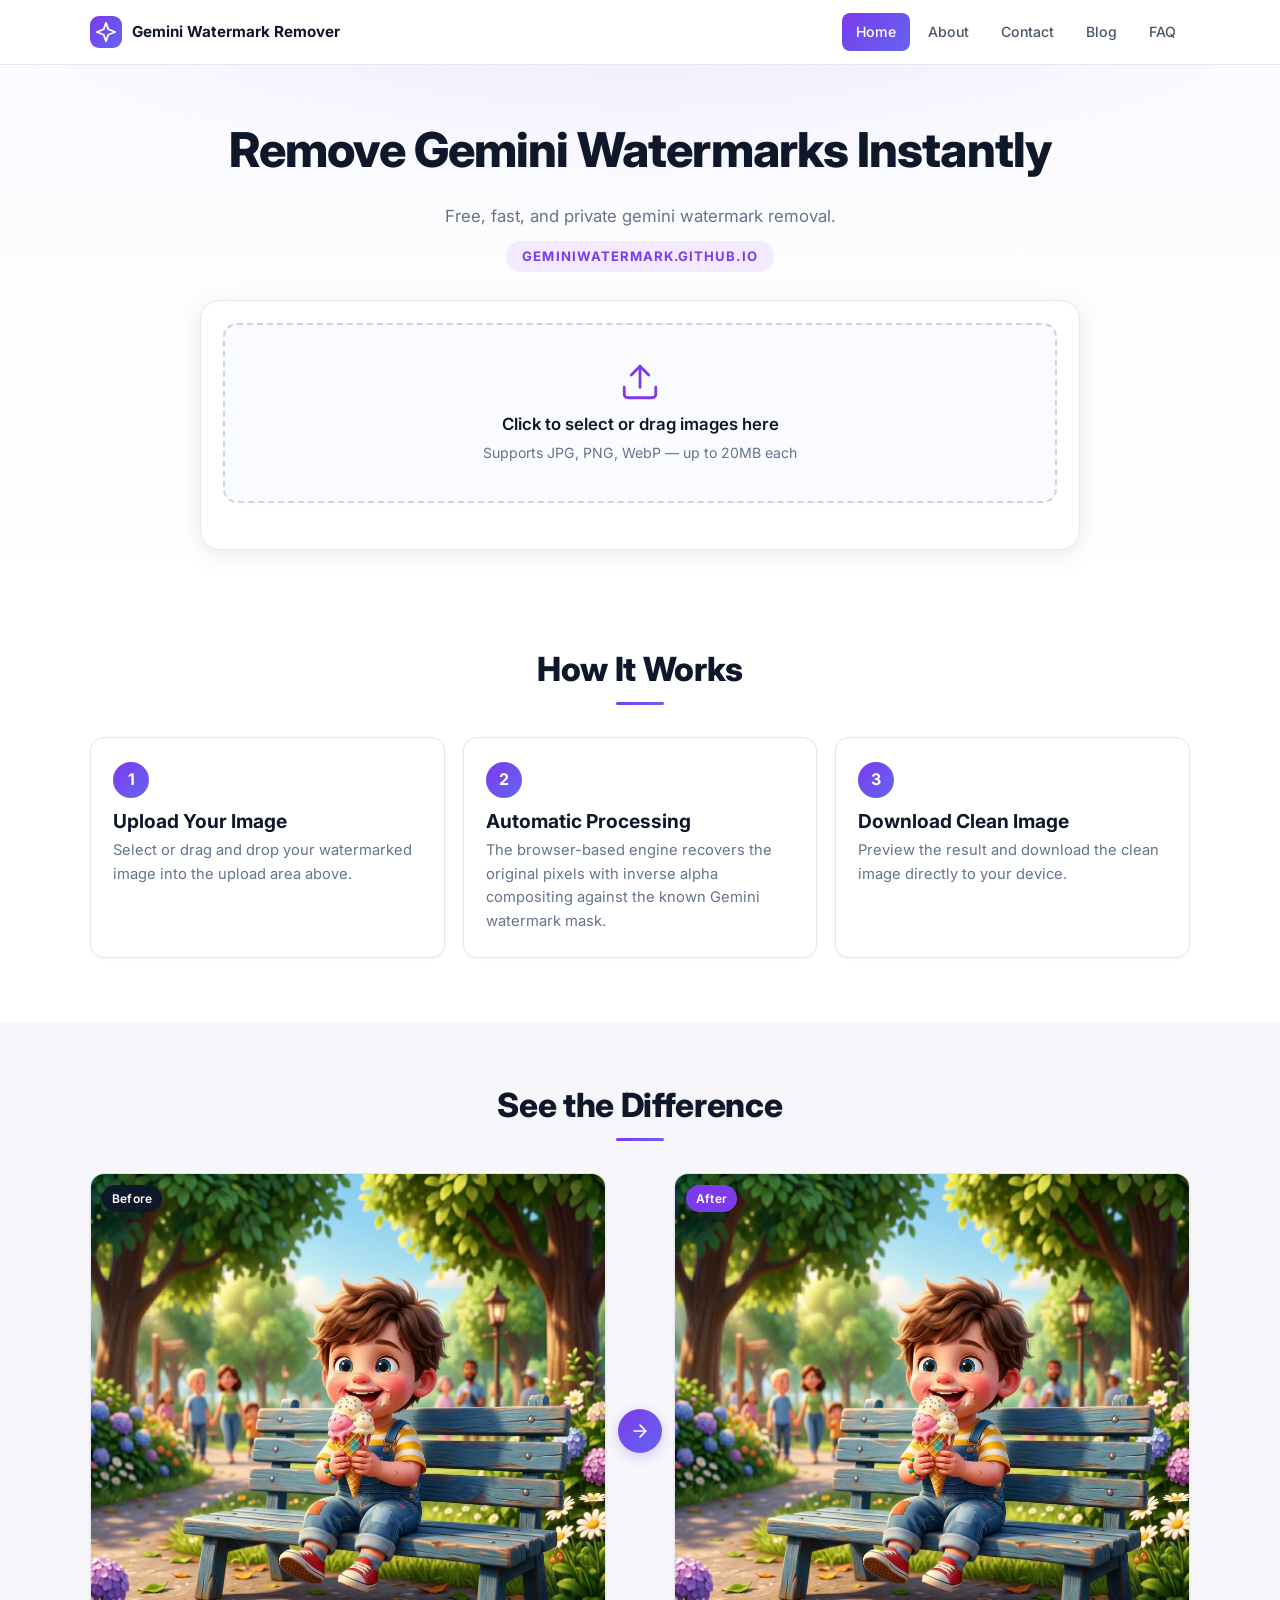
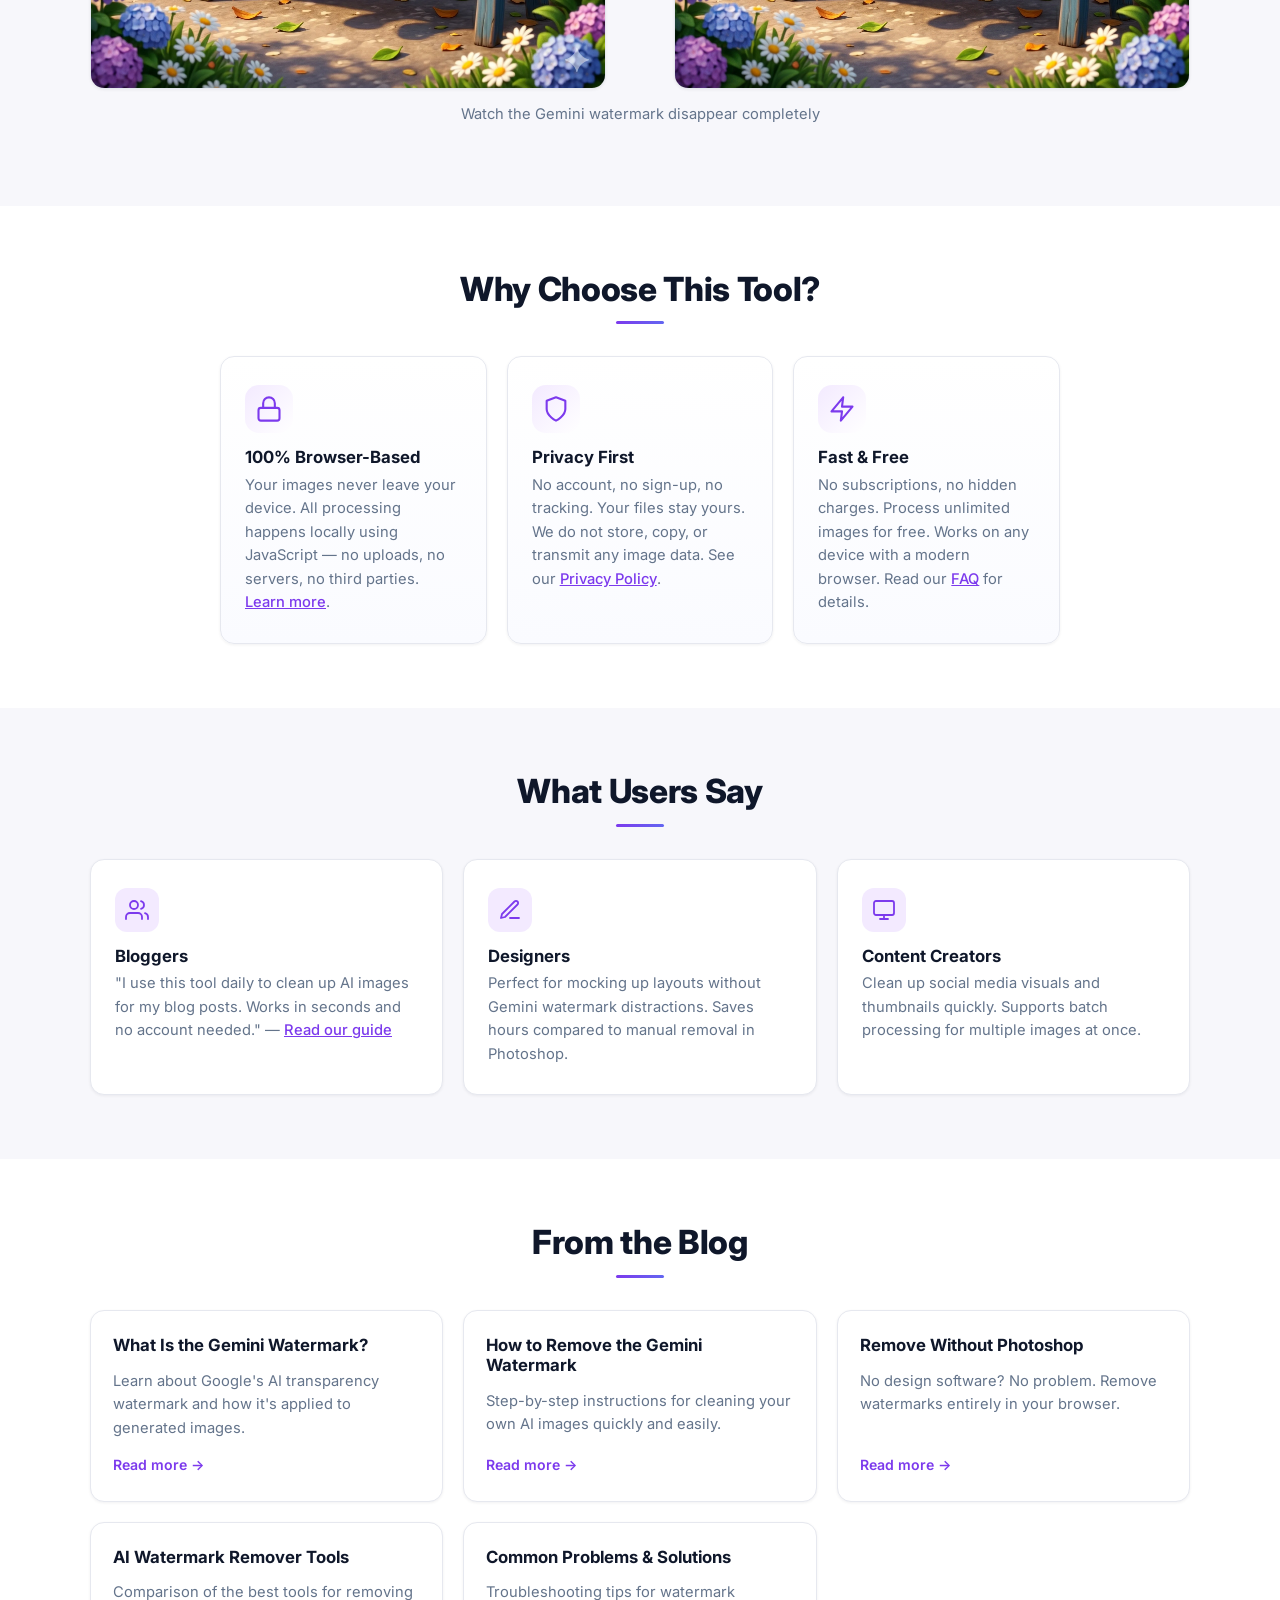
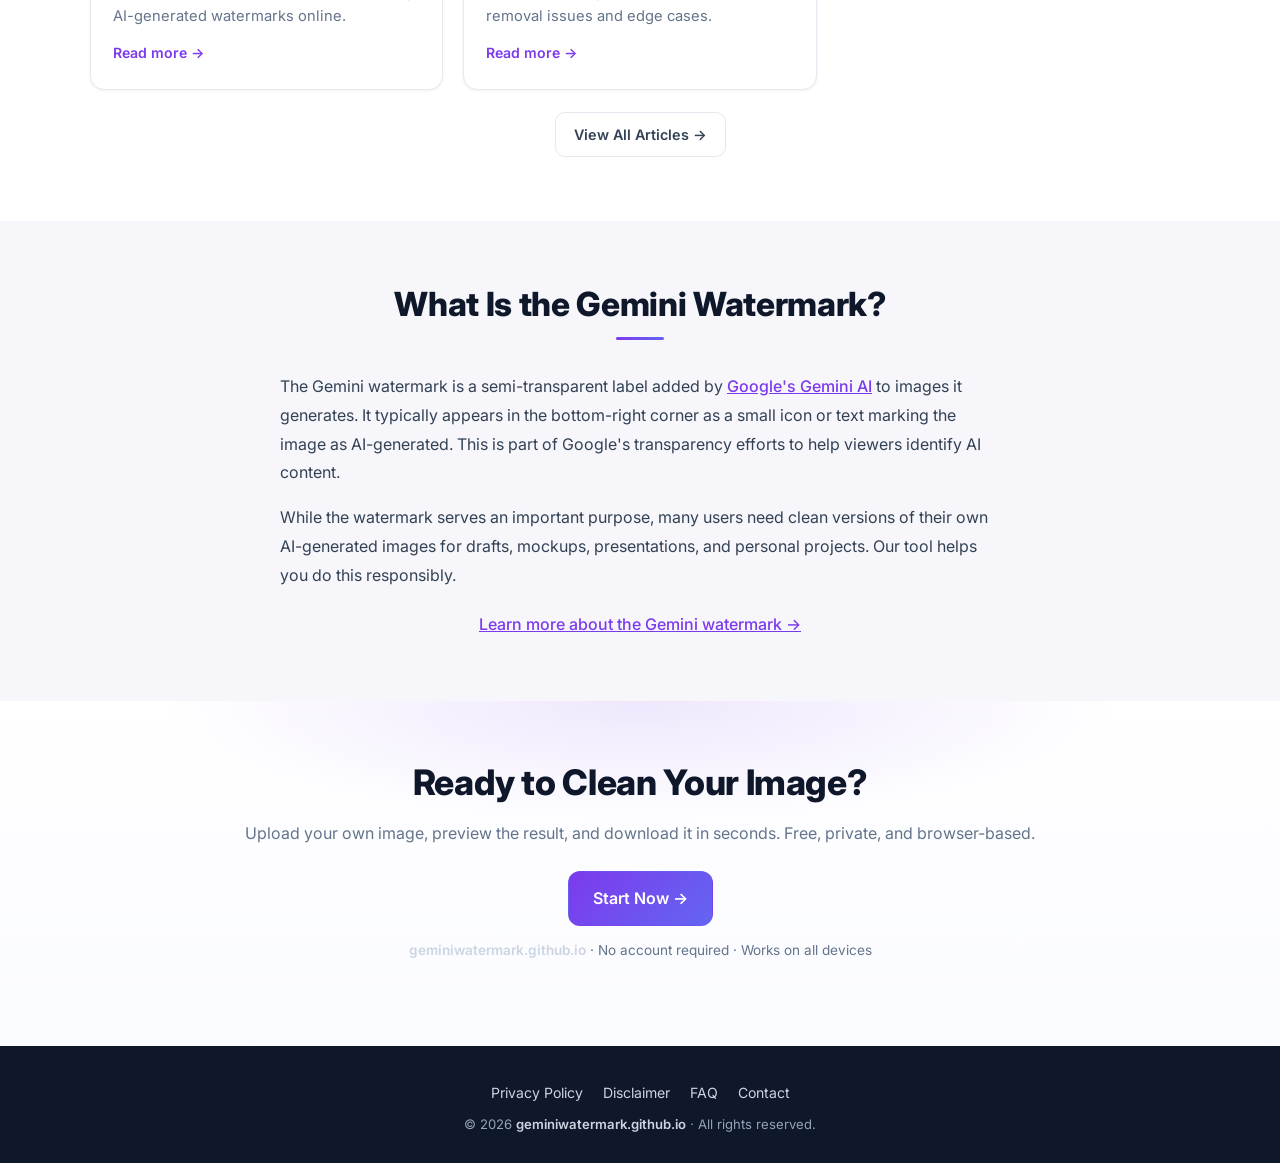
==== index.html @ af97a144 "Add files via upload" ====
<!DOCTYPE html>
<html lang="en">
<head>
  <meta charset="UTF-8" />
  <meta name="viewport" content="width=device-width, initial-scale=1.0" />
  <title>Free Online Gemini Watermark Removal Tool</title>
  <meta name="description" content="Free, fast, and private gemini watermark removal. Clean your own AI-generated images directly in your browser." />
  <link rel="stylesheet" href="style.css" />
  <link rel="preconnect" href="https://fonts.googleapis.com" />
  <link rel="preconnect" href="https://fonts.gstatic.com" crossorigin />
  <link href="https://fonts.googleapis.com/css2?family=Inter:wght@400;500;600;700;800&display=swap" rel="stylesheet" />
  <script type="application/ld+json">
  {
    "@context": "https://schema.org",
    "@type": "WebApplication",
    "name": "Gemini Watermark Remover",
    "url": "https://geminiwatermark.github.io",
    "operatingSystem": "Any",
    "browserRequirements": "Requires JavaScript",
    "applicationCategory": "Multimedia",
    "description": "Free online tool to remove Gemini watermarks from AI-generated images directly in your browser. No uploads, no account needed.",
    "offers": {
      "@type": "Offer",
      "price": "0",
      "priceCurrency": "USD"
    },
    "featureList": [
      "Browser-based processing",
      "No account required",
      "Batch image processing",
      "PNG, JPG, WebP support",
      "Free to use"
    ],
    "screenshot": "https://geminiwatermark.github.io/images/gemini-clean.webp"
  }
  </script>
  <script type="application/ld+json">
  {
    "@context": "https://schema.org",
    "@type": "HowTo",
    "name": "How to Remove a Gemini Watermark",
    "description": "Steps to remove the Gemini watermark from your AI-generated images using our free online tool.",
    "step": [
      {
        "@type": "HowToStep",
        "position": 1,
        "name": "Upload Your Image",
        "text": "Select or drag and drop your watermarked image into the upload area."
      },
      {
        "@type": "HowToStep",
        "position": 2,
        "name": "Automatic Processing",
        "text": "The browser-based engine recovers the original pixels with inverse alpha compositing against the known Gemini watermark mask."
      },
      {
        "@type": "HowToStep",
        "position": 3,
        "name": "Download Clean Image",
        "text": "Preview the result and download the cleaned image directly to your device."
      }
    ]
  }
  </script>
</head>
<body>
  <div class="page-loader" id="pageLoader">
    <div class="loader-spinner"></div>
  </div>
  <header class="site-header">
    <div class="container header-inner">
      <a href="#" class="logo">
        <span class="logo-mark">
          <svg viewBox="0 0 24 24" width="22" height="22" fill="none" stroke="currentColor" stroke-width="2" stroke-linecap="round" stroke-linejoin="round"><path d="M12 2 14.5 9 22 12 14.5 15 12 22 9.5 15 2 12 9.5 9z"/></svg>
        </span>
        <span class="logo-text">Gemini Watermark Remover</span>
      </a>
      <nav class="primary-nav" aria-label="Primary">
        <a href="index.html" class="active">Home</a>
        <a href="about.html">About</a>
        <a href="contact.html">Contact</a>
        <a href="blog.html">Blog</a>
        <a href="faq.html">FAQ</a>
      </nav>
      <button class="menu-toggle" id="menuToggle" aria-label="Toggle menu" aria-expanded="false">
        <span></span><span></span><span></span>
      </button>
    </div>
    <div class="mobile-nav" id="mobileNav" hidden>
      <a href="index.html">Home</a>
      <a href="about.html">About</a>
      <a href="contact.html">Contact</a>
      <a href="blog.html">Blog</a>
      <a href="faq.html">FAQ</a>
    </div>
  </header>

  <main>
    <section id="home" class="hero">
      <div class="container">
        <h1>Remove Gemini Watermarks Instantly</h1>
        <p class="hero-sub">Free, fast, and private gemini watermark removal.</p>
        <p class="hero-url"><a href="https://geminiwatermark.github.io/">geminiwatermark.github.io</a></p>

        <div class="tool-card" id="toolCard">
          <label for="fileInput" class="dropzone" id="dropzone">
            <svg class="dz-icon" viewBox="0 0 24 24" width="42" height="42" fill="none" stroke="currentColor" stroke-width="1.6" stroke-linecap="round" stroke-linejoin="round">
              <path d="M21 15v4a2 2 0 0 1-2 2H5a2 2 0 0 1-2-2v-4"/>
              <polyline points="17 8 12 3 7 8"/>
              <line x1="12" y1="3" x2="12" y2="15"/>
            </svg>
            <div class="dz-title">Click to select or drag images here</div>
            <div class="dz-sub">Supports JPG, PNG, WebP — up to 20MB each</div>
            <input type="file" id="fileInput" accept="image/png,image/jpeg,image/webp" multiple hidden />
          </label>

          <div class="previews" id="previews" hidden>
            <div class="preview">
              <h3>Original Preview</h3>
              <div class="preview-box">
                <img id="originalImg" alt="Original" />
              </div>
            </div>
            <div class="preview">
              <h3>Processed Result</h3>
              <div class="preview-box">
                <div class="loader" id="resultLoader" hidden>
                  <div class="spinner"></div>
                  <div class="loader-text">Processing image…</div>
                </div>
                <canvas id="processedCanvas"></canvas>
              </div>
            </div>
          </div>

          <div class="controls" id="controls" hidden>
            <div class="control-row">
              <label>Output Format:</label>
              <div class="seg" id="formatSeg" role="tablist">
                <button class="seg-btn active" data-format="image/png">PNG</button>
                <button class="seg-btn" data-format="image/jpeg">JPG</button>
                <button class="seg-btn" data-format="image/webp">WebP</button>
              </div>
            </div>
            <div class="control-actions">
              <button class="btn primary" id="downloadBtn">Download</button>
              <button class="btn ghost" id="resetBtn">Reset / Change Image</button>
            </div>
          </div>

          <div class="batch" id="batch" hidden>
            <div class="batch-head">
              <span>Progress: <span id="progressText">0/0</span></span>
              <div class="batch-actions">
                <button class="chip" data-format="image/png">PNG</button>
                <button class="chip" data-format="image/jpeg">JPG</button>
                <button class="chip" data-format="image/webp">WebP</button>
                <button class="chip primary" id="downloadAll">Download All</button>
              </div>
            </div>
            <ul class="batch-list" id="batchList"></ul>
          </div>

          <div class="status-line" id="statusText" aria-live="polite"></div>
        </div>
      </div>
    </section>

    <section class="section">
      <div class="container">
        <h2 class="section-title">How It Works</h2>
        <div class="steps">
          <div class="step">
            <div class="step-num">1</div>
            <h3>Upload Your Image</h3>
            <p>Select or drag and drop your watermarked image into the upload area above.</p>
          </div>
          <div class="step">
            <div class="step-num">2</div>
            <h3>Automatic Processing</h3>
            <p>The browser-based engine recovers the original pixels with inverse alpha compositing against the known Gemini watermark mask.</p>
          </div>
          <div class="step">
            <div class="step-num">3</div>
            <h3>Download Clean Image</h3>
            <p>Preview the result and download the clean image directly to your device.</p>
          </div>
        </div>
      </div>
    </section>

    <section class="section soft">
      <div class="container compare-wrap">
        <h2 class="section-title">See the Difference</h2>
        <div class="compare">
          <div class="compare-side">
            <span class="badge-soft">Before</span>
            <div class="compare-box">
              <img src="images/gemini.webp" alt="Image with Gemini watermark" />
            </div>
          </div>
          <div class="compare-vs">
            <svg viewBox="0 0 24 24" width="24" height="24" fill="none" stroke="currentColor" stroke-width="2" stroke-linecap="round" stroke-linejoin="round"><line x1="5" y1="12" x2="19" y2="12"/><polyline points="12 5 19 12 12 19"/></svg>
          </div>
          <div class="compare-side">
            <span class="badge-soft alt">After</span>
            <div class="compare-box">
              <img src="images/gemini-clean.webp" alt="Cleaned image after watermark removal" />
            </div>
          </div>
        </div>
        <p class="compare-cap">Watch the Gemini watermark disappear completely</p>
      </div>
    </section>

    <section class="section">
      <div class="container narrow">
        <h2 class="section-title">Why Choose This Tool?</h2>
        <div class="features">
          <div class="feature">
            <div class="feature-ico">
              <svg viewBox="0 0 24 24" width="28" height="28" fill="none" stroke="currentColor" stroke-width="1.8" stroke-linecap="round" stroke-linejoin="round"><rect x="3" y="11" width="18" height="11" rx="2" ry="2"/><path d="M7 11V7a5 5 0 0 1 10 0v4"/></svg>
            </div>
            <h4>100% Browser-Based</h4>
            <p>Your images never leave your device. All processing happens locally using JavaScript — no uploads, no servers, no third parties. <a href="about.html" class="accent-link">Learn more</a>.</p>
          </div>
          <div class="feature">
            <div class="feature-ico">
              <svg viewBox="0 0 24 24" width="28" height="28" fill="none" stroke="currentColor" stroke-width="1.8" stroke-linecap="round" stroke-linejoin="round"><path d="M12 22s8-4 8-10V5l-8-3-8 3v7c0 6 8 10 8 10z"/></svg>
            </div>
            <h4>Privacy First</h4>
            <p>No account, no sign-up, no tracking. Your files stay yours. We do not store, copy, or transmit any image data. See our <a href="privacy-policy.html" class="accent-link">Privacy Policy</a>.</p>
          </div>
          <div class="feature">
            <div class="feature-ico">
              <svg viewBox="0 0 24 24" width="28" height="28" fill="none" stroke="currentColor" stroke-width="1.8" stroke-linecap="round" stroke-linejoin="round"><polyline points="13 2 3 14 12 14 11 22 21 10 12 10 13 2"/></svg>
            </div>
            <h4>Fast & Free</h4>
            <p>No subscriptions, no hidden charges. Process unlimited images for free. Works on any device with a modern browser. Read our <a href="faq.html" class="accent-link">FAQ</a> for details.</p>
          </div>
        </div>
      </div>
    </section>

    <section class="section soft">
      <div class="container">
        <h2 class="section-title">What Users Say</h2>
        <div class="audience">
          <div class="audience-card">
            <span class="audience-ico">
              <svg viewBox="0 0 24 24" width="24" height="24" fill="none" stroke="currentColor" stroke-width="1.8" stroke-linecap="round" stroke-linejoin="round"><path d="M17 21v-2a4 4 0 0 0-4-4H5a4 4 0 0 0-4 4v2"/><circle cx="9" cy="7" r="4"/><path d="M23 21v-2a4 4 0 0 0-3-3.87"/><path d="M16 3.13a4 4 0 0 1 0 7.75"/></svg>
            </span>
            <h4>Bloggers</h4>
            <p>"I use this tool daily to clean up AI images for my blog posts. Works in seconds and no account needed." — <a href="blog/how-to-remove-gemini-watermark.html" class="accent-link">Read our guide</a></p>
          </div>
          <div class="audience-card">
            <span class="audience-ico">
              <svg viewBox="0 0 24 24" width="24" height="24" fill="none" stroke="currentColor" stroke-width="1.8" stroke-linecap="round" stroke-linejoin="round"><path d="M12 20h9"/><path d="M16.5 3.5a2.121 2.121 0 0 1 3 3L7 19l-4 1 1-4L16.5 3.5z"/></svg>
            </span>
            <h4>Designers</h4>
            <p>Perfect for mocking up layouts without Gemini watermark distractions. Saves hours compared to manual removal in Photoshop.</p>
          </div>
          <div class="audience-card">
            <span class="audience-ico">
              <svg viewBox="0 0 24 24" width="24" height="24" fill="none" stroke="currentColor" stroke-width="1.8" stroke-linecap="round" stroke-linejoin="round"><rect x="2" y="3" width="20" height="14" rx="2" ry="2"/><line x1="8" y1="21" x2="16" y2="21"/><line x1="12" y1="17" x2="12" y2="21"/></svg>
            </span>
            <h4>Content Creators</h4>
            <p>Clean up social media visuals and thumbnails quickly. Supports batch processing for multiple images at once.</p>
          </div>
        </div>
      </div>
    </section>

    <section class="section">
      <div class="container">
        <h2 class="section-title">From the Blog</h2>
        <div class="posts">
          <article class="post">
            <h4><a href="blog/what-is-gemini-watermark.html" class="post-link">What Is the Gemini Watermark?</a></h4>
            <p>Learn about Google's AI transparency watermark and how it's applied to generated images.</p>
            <a href="blog/what-is-gemini-watermark.html" class="post-more">Read more &rarr;</a>
          </article>
          <article class="post">
            <h4><a href="blog/how-to-remove-gemini-watermark.html" class="post-link">How to Remove the Gemini Watermark</a></h4>
            <p>Step-by-step instructions for cleaning your own AI images quickly and easily.</p>
            <a href="blog/how-to-remove-gemini-watermark.html" class="post-more">Read more &rarr;</a>
          </article>
          <article class="post">
            <h4><a href="blog/remove-without-photoshop.html" class="post-link">Remove Without Photoshop</a></h4>
            <p>No design software? No problem. Remove watermarks entirely in your browser.</p>
            <a href="blog/remove-without-photoshop.html" class="post-more">Read more &rarr;</a>
          </article>
          <article class="post">
            <h4><a href="blog/ai-watermark-remover.html" class="post-link">AI Watermark Remover Tools</a></h4>
            <p>Comparison of the best tools for removing AI-generated watermarks online.</p>
            <a href="blog/ai-watermark-remover.html" class="post-more">Read more &rarr;</a>
          </article>
          <article class="post">
            <h4><a href="blog/common-problems.html" class="post-link">Common Problems & Solutions</a></h4>
            <p>Troubleshooting tips for watermark removal issues and edge cases.</p>
            <a href="blog/common-problems.html" class="post-more">Read more &rarr;</a>
          </article>
        </div>
        <div class="center-btn"><a href="blog.html" class="btn ghost">View All Articles &rarr;</a></div>
      </div>
    </section>

    <section class="section soft">
      <div class="container narrow text-block">
        <h2 class="section-title">What Is the Gemini Watermark?</h2>
        <p>The Gemini watermark is a semi-transparent label added by <a href="https://deepmind.google/technologies/gemini/" target="_blank" rel="noopener" class="accent-link">Google's Gemini AI</a> to images it generates. It typically appears in the bottom-right corner as a small icon or text marking the image as AI-generated. This is part of Google's transparency efforts to help viewers identify AI content.</p>
        <p>While the watermark serves an important purpose, many users need clean versions of their own AI-generated images for drafts, mockups, presentations, and personal projects. Our tool helps you do this responsibly.</p>
        <div class="center-btn"><a href="blog/what-is-gemini-watermark.html" class="accent-link">Learn more about the Gemini watermark &rarr;</a></div>
      </div>
    </section>

    <section class="cta">
      <div class="container narrow center">
        <h2>Ready to Clean Your Image?</h2>
        <p>Upload your own image, preview the result, and download it in seconds. Free, private, and browser-based.</p>
        <a href="index.html#home" class="btn primary lg">Start Now &rarr;</a>
        <p class="cta-sub"><a href="https://geminiwatermark.github.io/" class="footer-url">geminiwatermark.github.io</a> &middot; No account required &middot; Works on all devices</p>
      </div>
    </section>
  </main>

  <footer class="site-footer">
    <div class="container">
      <nav class="footer-nav">
        <a href="privacy-policy.html">Privacy Policy</a>
        <a href="disclaimer.html">Disclaimer</a>
        <a href="faq.html">FAQ</a>
        <a href="contact.html">Contact</a>
      </nav>
      <p class="copy">© 2026 <a href="https://geminiwatermark.github.io/" class="footer-url">geminiwatermark.github.io</a> &middot; All rights reserved.</p>
    </div>
  </footer>

  <script src="script.js"></script>
</body>
</html>
---- style.css ----
:root {
  --bg: #ffffff;
  --bg-soft: #f7f7fb;
  --text: #0f172a;
  --muted: #64748b;
  --line: #e6e8ef;
  --brand: #7c3aed;
  --brand-2: #6366f1;
  --brand-soft: #f3eaff;
  --success: #16a34a;
  --shadow-sm: 0 1px 3px rgba(15, 23, 42, 0.06);
  --shadow-md: 0 6px 24px rgba(15, 23, 42, 0.08);
  --shadow-lg: 0 18px 48px rgba(124, 58, 237, 0.12);
  --radius: 14px;
  --radius-lg: 20px;
}

* { box-sizing: border-box; }
html, body { margin: 0; padding: 0; }
[hidden] { display: none !important; }
body {
  font-family: 'Inter', system-ui, -apple-system, Segoe UI, Roboto, Arial, sans-serif;
  color: var(--text);
  background: var(--bg);
  line-height: 1.6;
  -webkit-font-smoothing: antialiased;
}
a { color: inherit; text-decoration: none; }
img { max-width: 100%; display: block; height: auto; }

.container { width: 100%; max-width: 1140px; margin: 0 auto; padding: 0 20px; }
.container.narrow { max-width: 880px; }
.container.center { text-align: center; }

h1, h2, h3, h4 { color: var(--text); margin: 0 0 0.5em; line-height: 1.2; }
h1 { font-size: clamp(1.8rem, 4.2vw, 3rem); font-weight: 800; letter-spacing: -0.02em; }
h2 { font-size: clamp(1.4rem, 2.6vw, 2.1rem); font-weight: 800; letter-spacing: -0.01em; }
h3 { font-size: 1.2rem; font-weight: 700; }
h4 { font-size: 1.05rem; font-weight: 700; }
p { margin: 0 0 1em; color: #334155; }
.lead { font-size: 1.05rem; color: #334155; }
.muted { color: var(--muted); }
.small { font-size: 0.9rem; }
.center { text-align: center; }

/* Header */
.site-header {
  position: sticky; top: 0; z-index: 30;
  background: rgba(255, 255, 255, 0.8);
  backdrop-filter: saturate(180%) blur(12px);
  border-bottom: 1px solid var(--line);
  transition: box-shadow .3s;
}
.site-header.scrolled { box-shadow: 0 1px 8px rgba(15, 23, 42, 0.06); }
.header-inner {
  display: flex; align-items: center; justify-content: space-between;
  height: 64px;
}
.logo {
  display: flex; align-items: center; gap: 10px;
  font-weight: 700; font-size: 0.95rem;
  flex-shrink: 0;
}
.logo-mark {
  display: inline-flex; align-items: center; justify-content: center;
  width: 32px; height: 32px;
  border-radius: 9px;
  background: linear-gradient(135deg, var(--brand), var(--brand-2));
  color: #fff; flex-shrink: 0;
}
.primary-nav { display: flex; align-items: center; gap: 4px; }
.primary-nav a {
  color: #475569; font-weight: 500; font-size: 0.88rem;
  padding: 8px 14px; border-radius: 8px;
  transition: color .2s, background .2s;
}
.primary-nav a:hover { color: var(--brand); background: var(--brand-soft); }
.primary-nav a.active { color: #fff; background: linear-gradient(135deg, var(--brand), var(--brand-2)); }

.menu-toggle {
  display: none;
  width: 40px; height: 40px;
  border: 1px solid var(--line); background: #fff; border-radius: 10px;
  cursor: pointer; padding: 0;
  flex-direction: column; gap: 5px; align-items: center; justify-content: center;
  transition: border-color .2s, background .2s;
}
.menu-toggle:hover { border-color: var(--brand); background: var(--brand-soft); }
.menu-toggle span { display: block; width: 18px; height: 2px; background: #475569; border-radius: 2px; transition: transform .3s, opacity .3s; }
.menu-toggle.open { background: var(--brand-soft); border-color: var(--brand); }
.menu-toggle.open span { background: var(--brand); }
.menu-toggle.open span:nth-child(1) { transform: translateY(7px) rotate(45deg); }
.menu-toggle.open span:nth-child(2) { opacity: 0; }
.menu-toggle.open span:nth-child(3) { transform: translateY(-7px) rotate(-45deg); }
.mobile-nav {
  display: none; flex-direction: column; gap: 2px;
  padding: 6px 16px 14px; border-top: 1px solid var(--line);
  background: rgba(255, 255, 255, 0.98);
}
.mobile-nav.open { display: flex; animation: slideDown .25s ease; }
@keyframes slideDown {
  from { opacity: 0; transform: translateY(-8px); }
  to { opacity: 1; transform: translateY(0); }
}
.mobile-nav a {
  padding: 12px 10px; border-radius: 8px;
  font-weight: 500; font-size: 0.95rem; color: #334155;
  transition: background .2s, color .2s;
}
.mobile-nav a:hover { background: var(--bg-soft); }
.mobile-nav a.active { color: var(--brand); background: var(--brand-soft); font-weight: 600; }

/* Hero */
.hero {
  padding: 56px 0 36px;
  background:
    radial-gradient(1200px 400px at 50% -100px, rgba(124, 58, 237, 0.10), transparent 60%),
    linear-gradient(180deg, #fbfbff 0%, #ffffff 100%);
}
.hero h1 { text-align: center; }
.hero-sub { text-align: center; color: var(--muted); font-size: 1.05rem; margin-bottom: 12px; }
.hero-url { text-align: center; margin: 0 0 28px; }
.hero-url a {
  display: inline-block; font-size: 0.82rem; font-weight: 700; letter-spacing: 0.08em;
  text-transform: uppercase; color: var(--brand);
  background: var(--brand-soft); padding: 5px 16px; border-radius: 999px;
  transition: background .2s, color .2s; text-decoration: none;
}
.hero-url a:hover { background: var(--brand); color: #fff; }

/* Tool Card */
.tool-card {
  background: #fff; border: 1px solid var(--line); border-radius: var(--radius-lg);
  box-shadow: var(--shadow-md);
  padding: 22px; max-width: 880px; margin: 0 auto;
}
.dropzone {
  display: flex; flex-direction: column; align-items: center; justify-content: center;
  text-align: center;
  border: 2px dashed #cbd5e1; border-radius: var(--radius);
  background: #fafbff; padding: 36px 18px;
  cursor: pointer; transition: border-color .2s, background .2s, transform .2s;
}
.dropzone:hover, .dropzone.drag {
  border-color: var(--brand); background: var(--brand-soft);
}
.dropzone:active { transform: scale(0.99); }
.dz-icon { color: var(--brand); margin-bottom: 8px; }
.dz-title { font-weight: 600; color: var(--text); font-size: 1.05rem; }
.dz-sub { color: var(--muted); font-size: 0.88rem; margin-top: 4px; }

.previews {
  display: grid; grid-template-columns: 1fr 1fr; gap: 16px; margin-top: 22px;
}
.preview h3 { font-size: 0.95rem; color: #475569; margin-bottom: 8px; }
.preview-box {
  background: #f1f5f9; border: 1px solid var(--line); border-radius: var(--radius);
  min-height: 200px; display: flex; align-items: center; justify-content: center;
  overflow: hidden; position: relative;
}
.preview-box img, .preview-box canvas { max-width: 100%; max-height: 340px; display: block; }
.loader {
  position: absolute; inset: 0;
  display: flex; flex-direction: column; align-items: center; justify-content: center;
  gap: 12px; background: #f1f5f9; z-index: 1;
}
.spinner {
  width: 38px; height: 38px; border-radius: 50%;
  border: 3px solid #e2e8f0; border-top-color: #7c3aed;
  animation: spin 0.8s linear infinite;
}
.loader-text { color: #475569; font-size: 0.88rem; font-weight: 500; }
@keyframes spin { to { transform: rotate(360deg); } }

.controls {
  margin-top: 18px; padding: 16px; background: #fafbff;
  border: 1px solid var(--line); border-radius: var(--radius);
  display: grid; gap: 14px;
}
.control-row { display: flex; align-items: center; gap: 12px; flex-wrap: wrap; }
.control-row label { font-weight: 600; color: #334155; font-size: 0.9rem; }
.seg { display: inline-flex; background: #eef2ff; border-radius: 10px; padding: 4px; }
.seg-btn {
  border: 0; background: transparent; color: #475569;
  padding: 6px 14px; border-radius: 8px; font-weight: 600; cursor: pointer;
  transition: background .2s, color .2s; font-size: 0.88rem;
}
.seg-btn.active { background: #fff; color: var(--brand); box-shadow: var(--shadow-sm); }

.control-actions { display: flex; gap: 10px; flex-wrap: wrap; }
.btn {
  display: inline-flex; align-items: center; justify-content: center; gap: 8px;
  border: 1px solid transparent; border-radius: 10px;
  padding: 10px 18px; font-weight: 600; cursor: pointer;
  font-size: 0.9rem; transition: transform .1s, background .2s, border-color .2s, color .2s, box-shadow .2s;
  -webkit-tap-highlight-color: transparent;
}
.btn:active { transform: translateY(1px); }
.btn.primary { background: linear-gradient(135deg, var(--brand), var(--brand-2)); color: #fff; }
.btn.primary:hover { filter: brightness(1.05); box-shadow: 0 4px 14px rgba(124, 58, 237, 0.35); }
.btn.ghost { background: #fff; border-color: var(--line); color: #334155; }
.btn.ghost:hover { border-color: var(--brand); color: var(--brand); }
.btn.lg { padding: 14px 24px; font-size: 1rem; border-radius: 12px; }

.batch { margin-top: 18px; padding: 14px; background: #fafbff; border: 1px solid var(--line); border-radius: var(--radius); }
.batch-head { display: flex; justify-content: space-between; align-items: center; flex-wrap: wrap; gap: 10px; margin-bottom: 10px; font-size: 0.9rem; }
.batch-actions { display: flex; gap: 6px; flex-wrap: wrap; }
.chip {
  border: 1px solid var(--line); background: #fff; color: #334155;
  padding: 6px 12px; border-radius: 999px; font-size: 0.82rem; cursor: pointer;
  transition: border-color .2s, color .2s, background .2s;
}
.chip:hover { border-color: var(--brand); color: var(--brand); }
.chip.primary { background: linear-gradient(135deg, var(--brand), var(--brand-2)); color: #fff; border: 0; }
.chip.primary:hover { filter: brightness(1.05); }
.batch-list { list-style: none; margin: 0; padding: 0; display: grid; gap: 8px; }
.batch-list li {
  display: flex; align-items: center; gap: 10px;
  padding: 8px 10px; background: #fff; border: 1px solid var(--line); border-radius: 10px;
}
.batch-list .thumb { width: 36px; height: 36px; border-radius: 6px; object-fit: cover; background: #ddd; }
.batch-list .name { flex: 1; font-size: 0.88rem; color: #334155; overflow: hidden; text-overflow: ellipsis; white-space: nowrap; }
.batch-list .status { font-size: 0.78rem; color: var(--muted); }

.status-line { margin-top: 8px; color: var(--muted); font-size: 0.85rem; min-height: 1.2em; }

/* Sections */
.section { padding: 64px 0; position: relative; }
.section.soft { background: var(--bg-soft); }
.section-title { text-align: center; margin-bottom: 32px; font-weight: 800; }
.section-title::after {
  content: ''; display: block; width: 48px; height: 3px;
  background: linear-gradient(90deg, var(--brand), var(--brand-2));
  border-radius: 999px; margin: 12px auto 0;
}
.sub-title { margin-top: 28px; }

/* Steps */
.steps { display: grid; grid-template-columns: repeat(3, 1fr); gap: 18px; }
.step {
  background: #fff; border: 1px solid var(--line); border-radius: var(--radius);
  padding: 24px 22px; box-shadow: var(--shadow-sm);
  transition: transform .2s, box-shadow .2s;
}
.step:hover { transform: translateY(-3px); box-shadow: var(--shadow-md); }
.step-num {
  width: 36px; height: 36px; border-radius: 50%;
  background: linear-gradient(135deg, var(--brand), var(--brand-2));
  color: #fff; display: flex; align-items: center; justify-content: center;
  font-weight: 700; margin-bottom: 12px;
}
.step h3 { margin-bottom: 6px; }
.step p { color: var(--muted); margin: 0; font-size: 0.92rem; }

/* Compare */
.compare-wrap { text-align: center; }
.compare { display: grid; grid-template-columns: 1fr auto 1fr; gap: 12px; align-items: center; }
.compare-side { position: relative; }
.compare-box {
  border: 1px solid var(--line); border-radius: var(--radius);
  overflow: hidden; background: #fff; box-shadow: var(--shadow-sm);
  position: relative; line-height: 0;
}
.compare-box img { transition: transform .4s ease; }
.compare-box:hover img { transform: scale(1.03); }
.compare-box::after {
  content: ''; position: absolute; inset: 0;
  box-shadow: inset 0 0 0 0 rgba(124,58,237,0);
  transition: box-shadow .3s;
  border-radius: var(--radius);
  pointer-events: none;
}
.compare-box:hover::after { box-shadow: inset 0 0 0 2px rgba(124,58,237,0.15); }
.compare-vs {
  display: flex; align-items: center; justify-content: center;
  width: 44px; height: 44px; border-radius: 50%;
  background: linear-gradient(135deg, var(--brand), var(--brand-2));
  color: #fff; flex-shrink: 0;
  box-shadow: 0 4px 14px rgba(124,58,237,0.25);
  font-size: 0.85rem; font-weight: 700;
  z-index: 1; position: relative;
}
.compare-vs svg { width: 20px; height: 20px; }
.badge-soft {
  position: absolute; top: 12px; left: 12px;
  background: #0f172a; color: #fff; padding: 4px 10px; border-radius: 999px;
  font-size: 0.75rem; letter-spacing: 0.02em; z-index: 2; font-weight: 600;
}
.badge-soft.alt { background: var(--brand); }
.compare-cap { color: var(--muted); margin-top: 14px; font-size: 0.92rem; }

/* Utility Links & Buttons */
.accent-link { color: var(--brand); text-decoration: underline; font-weight: 500; transition: opacity .2s; }
.accent-link:hover { opacity: 0.8; }
.center-btn { text-align: center; margin-top: 22px; }

/* Features */
.features { display: grid; grid-template-columns: repeat(3, 1fr); gap: 20px; margin-top: 14px; }
.feature {
  background: linear-gradient(180deg, #fff, #fafbff);
  border: 1px solid var(--line); border-radius: var(--radius);
  padding: 28px 24px; box-shadow: var(--shadow-sm);
  transition: transform .25s ease, box-shadow .25s ease, border-color .25s ease;
}
.feature:hover { transform: translateY(-3px); box-shadow: var(--shadow-md); border-color: #ddd6fe; }
.feature-ico {
  width: 48px; height: 48px; border-radius: 14px;
  display: flex; align-items: center; justify-content: center;
  background: linear-gradient(135deg, var(--brand-soft), #fff);
  color: var(--brand); margin-bottom: 14px;
}
.feature h4 { margin-bottom: 6px; }
.feature p { color: var(--muted); margin: 0; font-size: 0.92rem; line-height: 1.6; }

.ordered { padding-left: 1.2em; }
.ordered li { margin-bottom: 6px; color: #334155; }

.audience { display: grid; grid-template-columns: repeat(3, 1fr); gap: 20px; margin-top: 14px; }
.audience-card {
  background: #fff;
  border: 1px solid var(--line); border-radius: var(--radius); padding: 28px 24px;
  box-shadow: var(--shadow-sm); transition: transform .25s ease, box-shadow .25s ease, border-color .25s ease;
}
.audience-card:hover { transform: translateY(-3px); box-shadow: var(--shadow-md); border-color: #ddd6fe; }
.audience-ico {
  width: 44px; height: 44px; border-radius: 12px;
  display: inline-flex; align-items: center; justify-content: center;
  background: var(--brand-soft); color: var(--brand); margin-bottom: 14px;
}
.audience-card h4 { margin-bottom: 6px; }
.audience-card p { color: var(--muted); margin: 0; font-size: 0.92rem; line-height: 1.6; }

/* FAQ */
.faq-section + .faq-section { margin-top: 40px; }
.faq-section h3 {
  font-size: 1.1rem; margin-bottom: 16px; display: flex; align-items: center; gap: 8px;
}
.faq { display: grid; gap: 10px; max-width: 820px; margin: 0 auto; }
.faq details {
  background: #fff; border: 1px solid var(--line); border-radius: 12px;
  padding: 0 18px; box-shadow: var(--shadow-sm);
  transition: border-color .2s, box-shadow .2s; overflow: hidden;
}
.faq details[open] {
  border-color: #ddd6fe; box-shadow: 0 4px 16px rgba(124, 58, 237, 0.08);
}
.faq summary {
  cursor: pointer; font-weight: 600; color: var(--text);
  padding: 16px 0; display: flex; align-items: center; gap: 10px;
  list-style: none; user-select: none;
}
.faq summary::-webkit-details-marker { display: none; }
.faq summary::after {
  content: ''; margin-left: auto; flex-shrink: 0;
  width: 20px; height: 20px;
  background: url("data:image/svg+xml,%3Csvg viewBox='0 0 24 24' fill='none' stroke='%2364748b' stroke-width='2' stroke-linecap='round' stroke-linejoin='round'%3E%3Cpolyline points='6 9 12 15 18 9'/%3E%3C/svg%3E") center/contain no-repeat;
  transition: transform .3s;
}
.faq details[open] summary::after { transform: rotate(180deg); }
.faq-summary-icon {
  width: 24px; height: 24px; border-radius: 6px; flex-shrink: 0;
  display: inline-flex; align-items: center; justify-content: center;
  background: var(--brand-soft); color: var(--brand); font-size: 0.8rem; font-weight: 700;
}
.faq-content { padding: 0 0 16px 34px; }
.faq-content p { margin: 0; color: var(--muted); font-size: 0.92rem; line-height: 1.6; }
.faq-content ul { margin: 8px 0 0; padding-left: 1.2em; }
.faq-content li { color: var(--muted); font-size: 0.92rem; margin-bottom: 4px; }

/* Posts */
.posts { display: grid; grid-template-columns: repeat(3, 1fr); gap: 20px; }
.post {
  display: flex; flex-direction: column; background: #fff;
  border: 1px solid var(--line); border-radius: var(--radius);
  padding: 24px 22px; box-shadow: var(--shadow-sm);
  transition: transform .25s ease, box-shadow .25s ease, border-color .25s ease;
}
.post:hover { transform: translateY(-4px); box-shadow: 0 10px 32px rgba(15, 23, 42, 0.1); border-color: #ddd6fe; }
.post-tag {
  display: inline-block; font-size: 0.72rem; font-weight: 700; letter-spacing: 0.04em;
  text-transform: uppercase; color: var(--brand);
  background: var(--brand-soft); padding: 4px 10px; border-radius: 999px; margin-bottom: 12px; width: fit-content;
}
.post-link {
  color: var(--text); font-weight: 700; transition: color .2s;
  text-decoration: none;
}
.post-link:hover { color: var(--brand); }
.post p { color: var(--muted); font-size: 0.92rem; margin: 6px 0 14px; flex: 1; line-height: 1.6; }
.post-more { color: var(--brand); font-weight: 600; font-size: 0.88rem; transition: opacity .2s; text-decoration: none; }
.post-more:hover { opacity: 0.75; }

/* Blog Hero */
.blog-hero {
  padding: 48px 0 32px;
  background:
    radial-gradient(800px 300px at 50% -120px, rgba(124, 58, 237, 0.10), transparent 60%),
    linear-gradient(180deg, #fbfbff 0%, #ffffff 100%);
}
.blog-hero-label {
  display: inline-flex; align-items: center; gap: 6px;
  font-size: 0.78rem; font-weight: 700; text-transform: uppercase; letter-spacing: 0.06em;
  color: var(--brand); background: var(--brand-soft);
  padding: 4px 12px; border-radius: 999px; margin-bottom: 16px;
}
.blog-hero h1 { margin-bottom: 12px; }
.blog-hero-sub { color: var(--muted); font-size: 1.05rem; max-width: 640px; margin: 0 auto; }

/* Blog Filters */
.blog-filters {
  display: flex; gap: 8px; flex-wrap: wrap; justify-content: center;
  margin-bottom: 32px;
}
.blog-filter {
  border: 1px solid var(--line); background: #fff; color: #475569;
  padding: 8px 18px; border-radius: 999px; font-size: 0.88rem; font-weight: 500;
  cursor: pointer; transition: all .2s;
}
.blog-filter:hover { border-color: var(--brand); color: var(--brand); }
.blog-filter.active { background: linear-gradient(135deg, var(--brand), var(--brand-2)); color: #fff; border-color: transparent; }

/* Contact */
.contact-card {
  max-width: 420px; margin: 40px auto 0;
  text-align: center;
  background: #fff; border: 1px solid var(--line); border-radius: var(--radius-lg);
  padding: 40px 32px; box-shadow: var(--shadow-md);
}
.contact-icon {
  width: 64px; height: 64px; margin: 0 auto 16px;
  display: flex; align-items: center; justify-content: center;
  border-radius: 16px;
  background: linear-gradient(135deg, var(--brand-soft), #fff);
  color: var(--brand);
}
.contact-heading { margin-bottom: 8px; }
.contact-desc { color: var(--muted); font-size: 0.95rem; margin-bottom: 20px; }
.contact-email {
  display: inline-flex; align-items: center; gap: 8px;
  padding: 12px 24px; border-radius: 12px;
  background: linear-gradient(135deg, var(--brand), var(--brand-2));
  color: #fff; font-weight: 600; font-size: 1rem;
  transition: filter .2s, transform .1s, box-shadow .2s;
}
.contact-email:hover { filter: brightness(1.08); box-shadow: 0 4px 16px rgba(124, 58, 237, 0.35); }
.contact-email:active { transform: scale(0.97); }

/* Article / Blog Post */
.article { padding: 48px 0 64px; }
.article-meta {
  display: flex; gap: 12px; align-items: center; flex-wrap: wrap;
  margin-bottom: 24px; font-size: 0.88rem; color: var(--muted);
}
.article-meta .dot { width: 4px; height: 4px; border-radius: 50%; background: var(--line); }
.article h1 { font-size: clamp(1.6rem, 3.2vw, 2.4rem); margin-bottom: 12px; }
.article h2 { font-size: clamp(1.2rem, 2vw, 1.5rem); margin-top: 36px; margin-bottom: 12px; }
.article h3 { font-size: 1.1rem; margin-top: 28px; margin-bottom: 8px; }
.article p, .article li { font-size: 1rem; line-height: 1.7; color: #334155; }
.article ul, .article ol { padding-left: 1.4em; margin-bottom: 1em; }
.article li { margin-bottom: 6px; }
.article .highlight {
  background: var(--brand-soft); border-left: 4px solid var(--brand);
  padding: 16px 20px; border-radius: 0 var(--radius) var(--radius) 0;
  margin: 20px 0;
}
.article .highlight p { margin: 0; color: #334155; }
.article .btn { margin-top: 8px; }

/* Page Loader */
.page-loader {
  position: fixed; inset: 0; z-index: 9999;
  display: flex; align-items: center; justify-content: center;
  background: #fff;
  transition: opacity .4s ease, visibility .4s ease;
}
.page-loader.hidden { opacity: 0; visibility: hidden; pointer-events: none; }
.loader-spinner {
  width: 36px; height: 36px; border-radius: 50%;
  border: 3px solid var(--line); border-top-color: var(--brand);
  animation: spin .7s linear infinite;
}

/* Text block */
.text-block p { font-size: 1rem; line-height: 1.8; color: #334155; max-width: 720px; margin: 0 auto 1em; }

/* CTA */
.cta {
  background:
    radial-gradient(800px 200px at 50% 0%, rgba(124, 58, 237, 0.12), transparent 60%),
    linear-gradient(180deg, #ffffff, #fafbff);
  padding: 60px 0;
}
.cta h2 { font-size: clamp(1.5rem, 3vw, 2.2rem); }
.cta p { color: var(--muted); margin-bottom: 24px; }
.cta-sub { margin-top: 14px; font-size: 0.85rem; color: var(--muted); }

/* Footer */
.site-footer {
  background: #0f172a; color: #cbd5e1; padding: 36px 0 28px;
}
.footer-nav { display: flex; gap: 20px; flex-wrap: wrap; justify-content: center; margin-bottom: 10px; }
.footer-nav a { color: #cbd5e1; font-size: 0.88rem; transition: color .2s; }
.footer-nav a:hover { color: #fff; }
.copy { text-align: center; font-size: 0.82rem; color: #94a3b8; margin: 6px 0 0; }
.footer-url { color: #cbd5e1; font-weight: 600; transition: color .2s; text-decoration: none; }
.footer-url:hover { color: #fff; text-decoration: underline; }
.badges { display: flex; gap: 8px; flex-wrap: wrap; justify-content: center; }
.badge {
  display: inline-block; padding: 6px 10px; border-radius: 999px;
  background: #1e293b; border: 1px solid #334155; color: #cbd5e1; font-size: 0.75rem;
}

/* Responsive */
@media (max-width: 880px) {
  .primary-nav { display: none; }
  .menu-toggle { display: flex; }
  .previews, .steps, .features, .audience, .posts { grid-template-columns: 1fr; }
  .compare { grid-template-columns: 1fr; gap: 16px; }
  .compare-vs { width: 36px; height: 36px; margin: 0 auto; transform: rotate(90deg); }
  .compare-vs svg { width: 16px; height: 16px; }
  .hero { padding: 32px 0 20px; }
  .section { padding: 40px 0; }
  .section-title { margin-bottom: 24px; }
  .blog-hero { padding: 36px 0 24px; }
  .blog-filters { gap: 6px; margin-bottom: 24px; }
  .blog-filter { padding: 6px 14px; font-size: 0.82rem; }
  .tool-card { padding: 16px; }
  .dropzone { padding: 28px 14px; }
  .preview-box { min-height: 160px; }
  .step, .feature, .audience-card, .post { padding: 20px 18px; }
  .cta { padding: 40px 0; }
  .header-inner { height: 56px; }
  .site-footer { padding: 28px 0 20px; }
  .btn.lg { padding: 14px 20px; }
  .feature-ico { width: 40px; height: 40px; }
  .audience-ico { width: 38px; height: 38px; }
}

@media (max-width: 480px) {
  .container { padding: 0 14px; }
  .hero-sub { font-size: 0.95rem; }
  .tool-card { padding: 12px; border-radius: 16px; }
  .dropzone { padding: 22px 12px; }
  .dz-icon { width: 36px; height: 36px; }
  .dz-title { font-size: 0.95rem; }
  .controls { padding: 12px; }
  .control-actions { flex-direction: column; }
  .control-actions .btn { width: 100%; }
  .section { padding: 32px 0; }
  .section-title { margin-bottom: 20px; }
  .section-title::after { width: 36px; }
  .feature-ico { width: 36px; height: 36px; border-radius: 10px; margin-bottom: 10px; }
  .feature-ico svg { width: 20px; height: 20px; }
  .audience-ico { width: 34px; height: 34px; border-radius: 10px; margin-bottom: 10px; }
  .audience-ico svg { width: 18px; height: 18px; }
  .feature, .audience-card, .post { padding: 16px 14px; }
  .cta { padding: 32px 0; }
  .cta-sub { font-size: 0.8rem; }
  .compare-vs { width: 30px; height: 30px; }
  .compare-vs svg { width: 14px; height: 14px; }
}
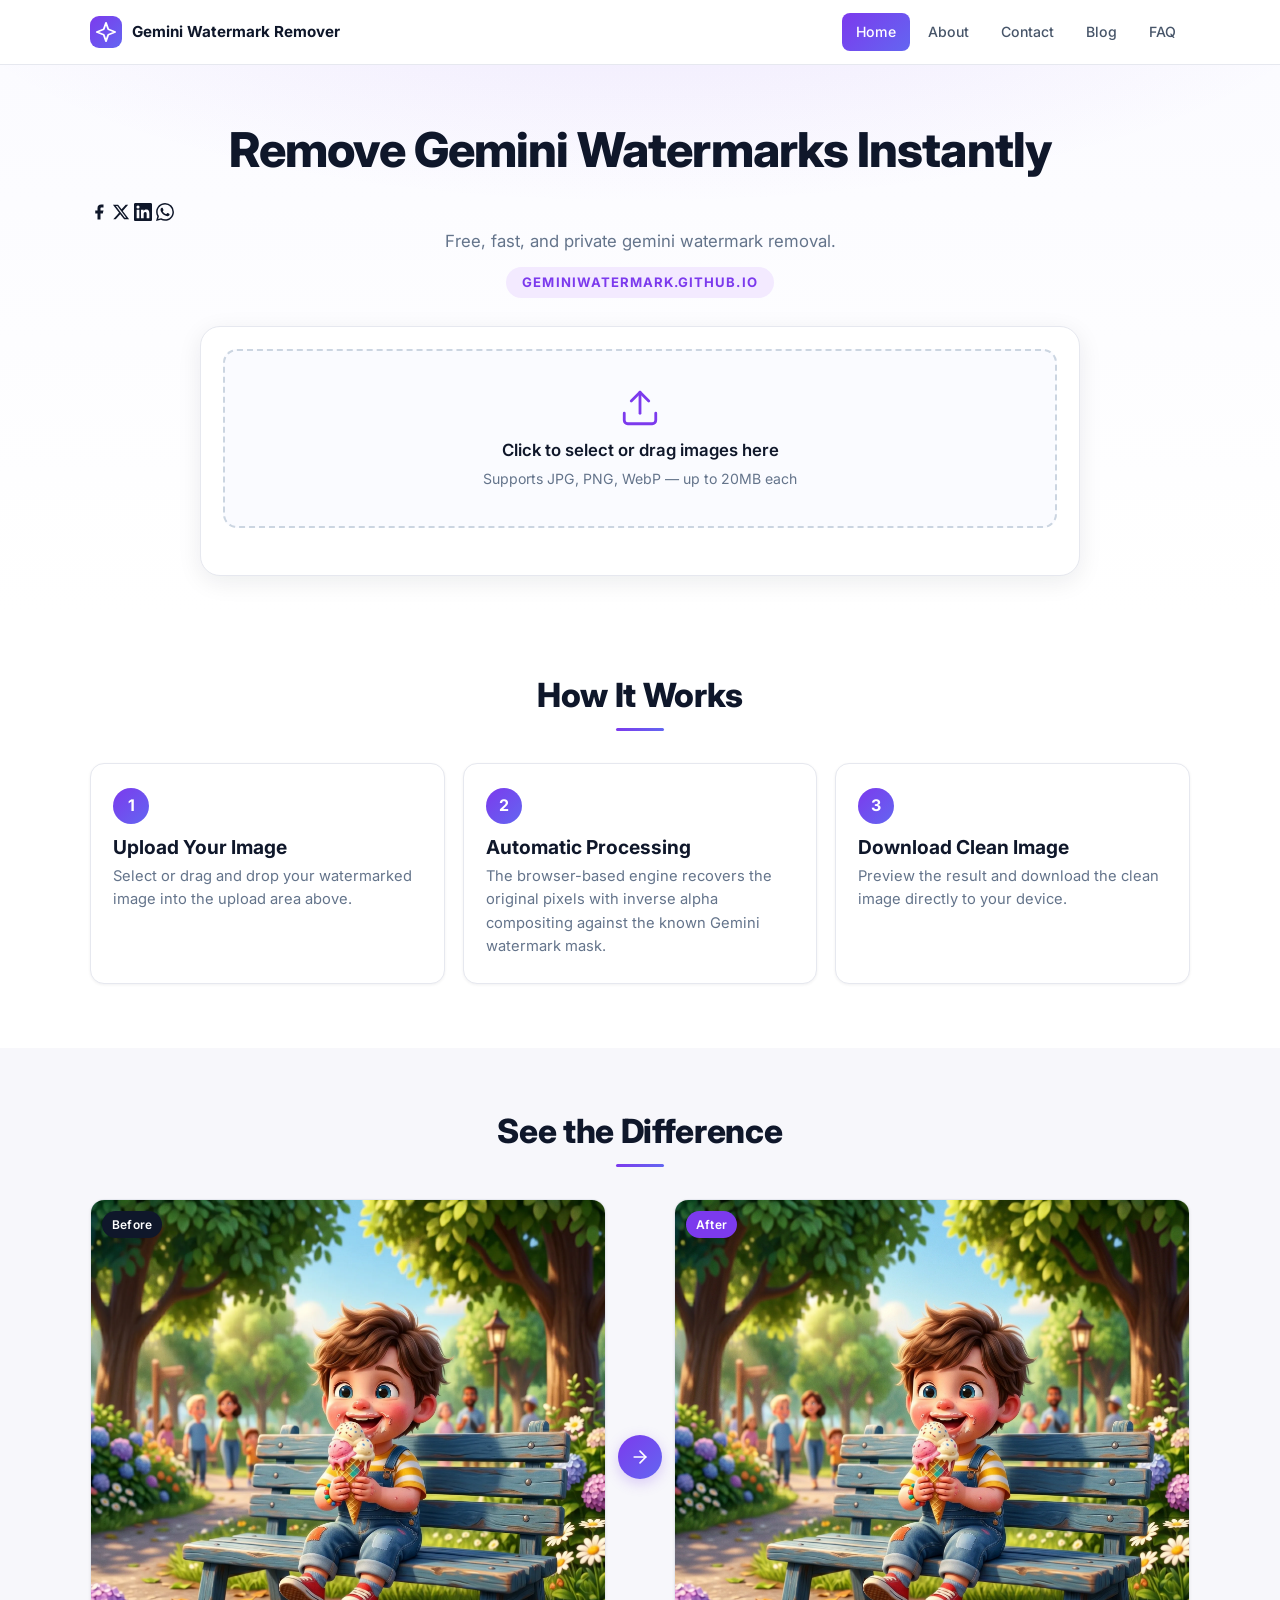
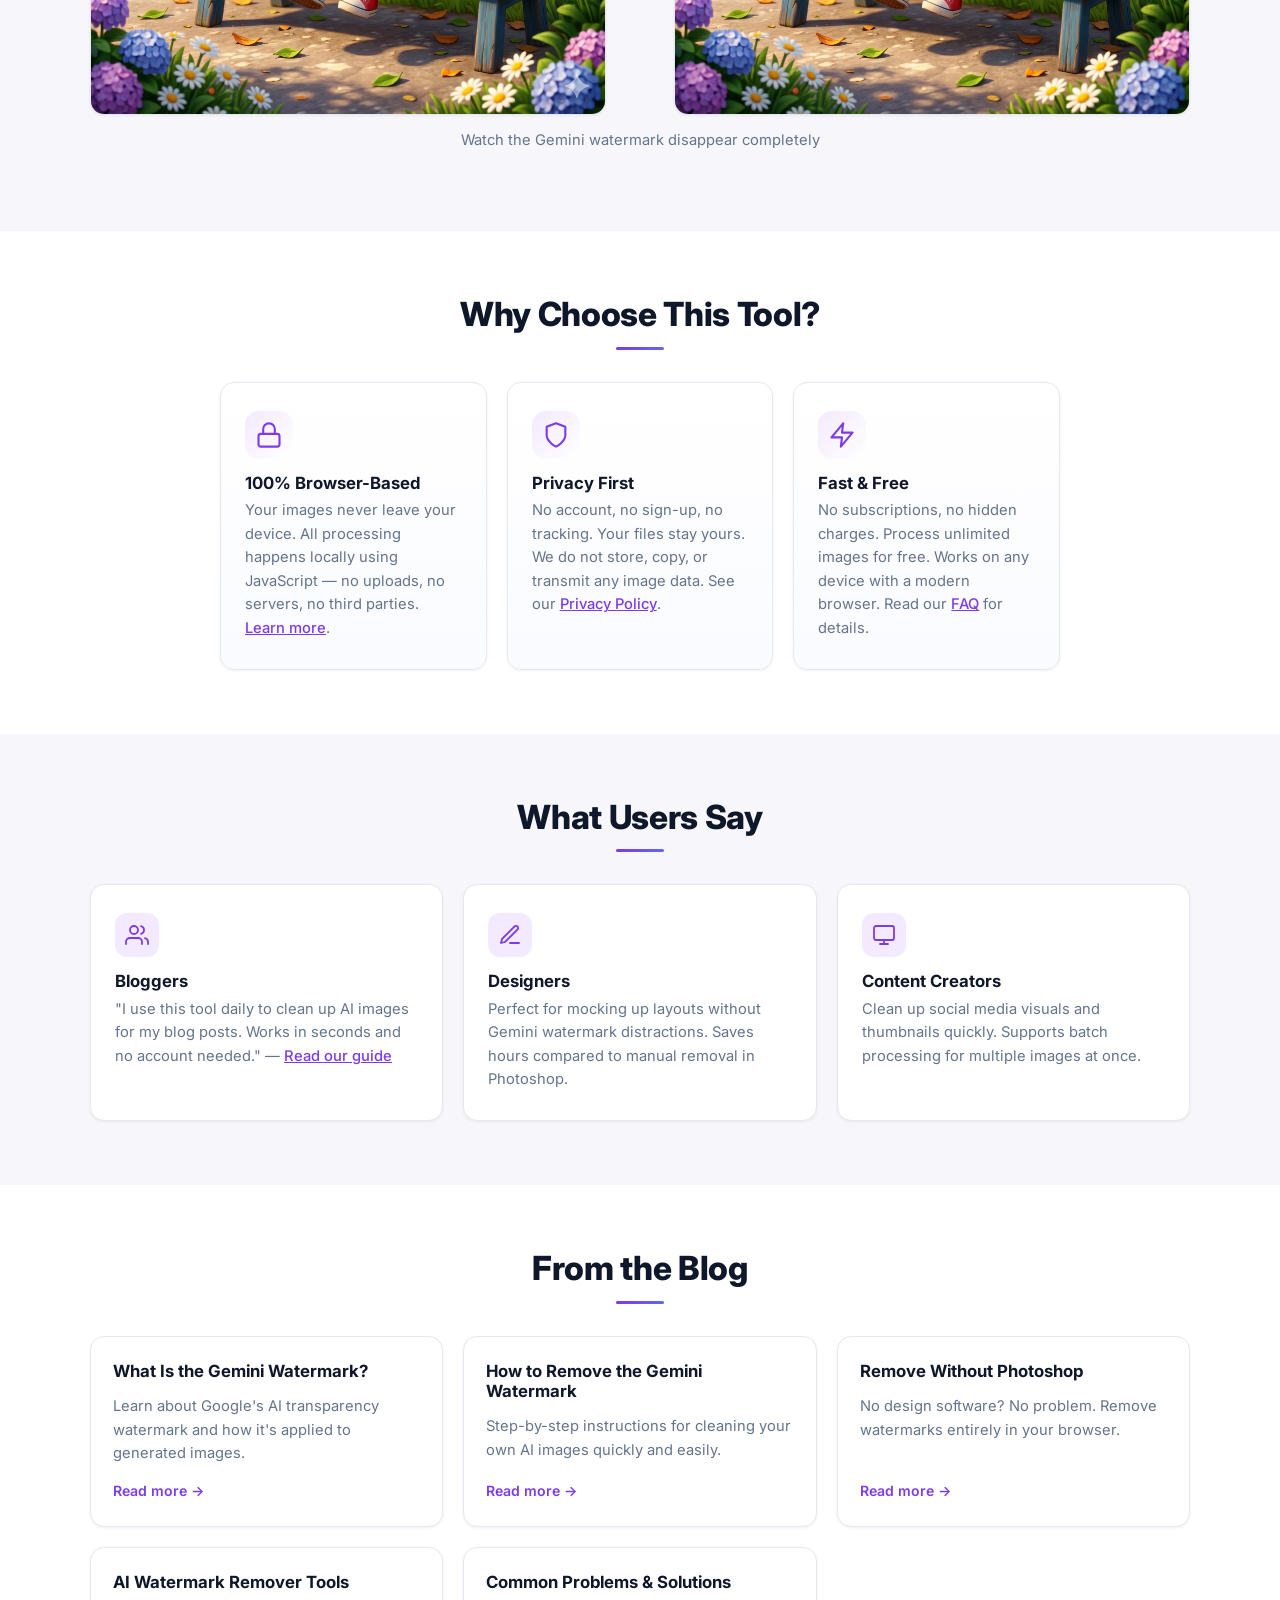
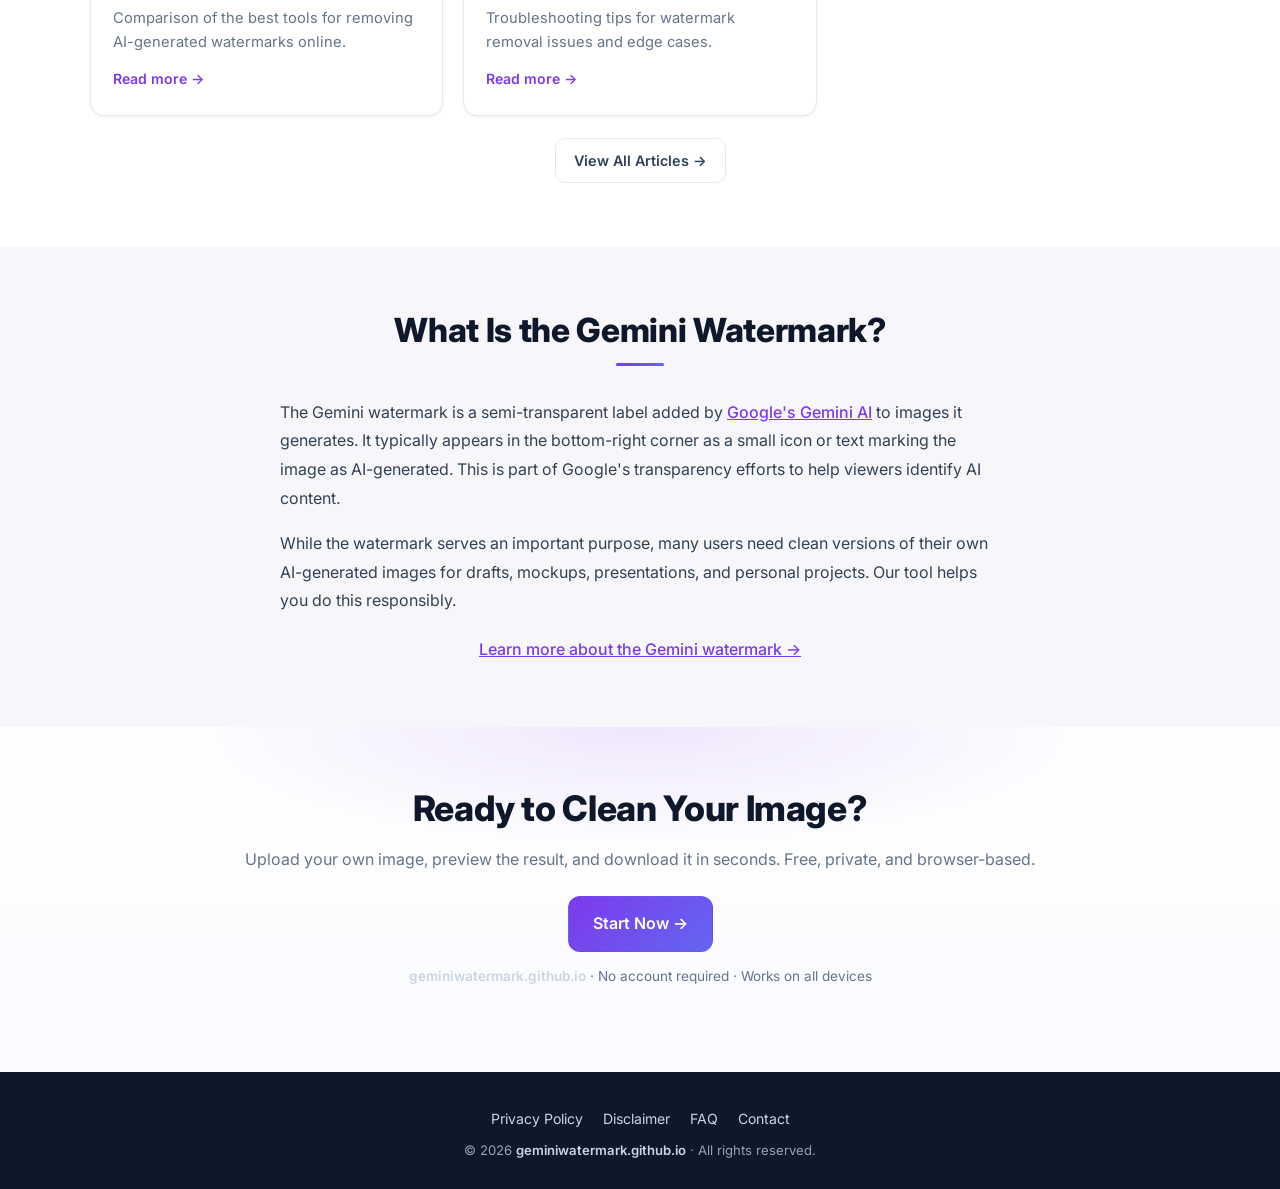
==== commit 02216561: "Add files via upload" ====
--- a/index.html
+++ b/index.html
@@ -99,6 +99,20 @@
     <section id="home" class="hero">
       <div class="container">
         <h1>Remove Gemini Watermarks Instantly</h1>
+        <div class="share-btns">
+          <a href="https://www.facebook.com/sharer/sharer.php?u=https://geminiwatermark.github.io" target="_blank" rel="noopener" class="share-btn" aria-label="Share on Facebook">
+            <svg viewBox="0 0 24 24" width="18" height="18" fill="currentColor"><path d="M18 2h-3a5 5 0 0 0-5 5v3H7v4h3v8h4v-8h3l1-4h-4V7a1 1 0 0 1 1-1h3z"/></svg>
+          </a>
+          <a href="https://twitter.com/intent/tweet?url=https://geminiwatermark.github.io&text=Remove%20Gemini%20watermarks%20instantly%20%E2%80%94%20free%20and%20private" target="_blank" rel="noopener" class="share-btn" aria-label="Share on X">
+            <svg viewBox="0 0 24 24" width="18" height="18" fill="currentColor"><path d="M18.244 2.25h3.308l-7.227 8.26 8.502 11.24H16.17l-5.214-6.817L4.99 21.75H1.68l7.73-8.835L1.254 2.25H8.08l4.713 6.231zm-1.161 17.52h1.833L7.084 4.126H5.117z"/></svg>
+          </a>
+          <a href="https://www.linkedin.com/sharing/share-offsite/?url=https://geminiwatermark.github.io" target="_blank" rel="noopener" class="share-btn" aria-label="Share on LinkedIn">
+            <svg viewBox="0 0 24 24" width="18" height="18" fill="currentColor"><path d="M20.447 20.452h-3.554v-5.569c0-1.328-.027-3.037-1.852-3.037-1.853 0-2.136 1.445-2.136 2.939v5.667H9.351V9h3.414v1.561h.046c.477-.9 1.637-1.85 3.37-1.85 3.601 0 4.267 2.37 4.267 5.455v6.286zM5.337 7.433a2.062 2.062 0 0 1-2.063-2.065 2.064 2.064 0 1 1 2.063 2.065zm1.782 13.019H3.555V9h3.564v11.452zM22.225 0H1.771C.792 0 0 .774 0 1.729v20.542C0 23.227.792 24 1.771 24h20.451C23.2 24 24 23.227 24 22.271V1.729C24 .774 23.2 0 22.222 0h.003z"/></svg>
+          </a>
+          <a href="https://api.whatsapp.com/send?text=Remove%20Gemini%20watermarks%20instantly%20%E2%80%94%20free%20and%20private%20https://geminiwatermark.github.io" target="_blank" rel="noopener" class="share-btn" aria-label="Share on WhatsApp">
+            <svg viewBox="0 0 24 24" width="18" height="18" fill="currentColor"><path d="M17.472 14.382c-.297-.149-1.758-.867-2.03-.967-.273-.099-.471-.148-.67.15-.197.297-.767.966-.94 1.164-.173.199-.347.223-.644.075-.297-.15-1.255-.463-2.39-1.475-.883-.788-1.48-1.761-1.653-2.059-.173-.297-.018-.458.13-.606.134-.133.298-.347.446-.52.149-.174.198-.298.298-.497.099-.198.05-.371-.025-.52-.075-.149-.669-1.612-.916-2.207-.242-.579-.487-.5-.669-.51-.173-.008-.371-.01-.57-.01-.198 0-.52.074-.792.372-.272.297-1.04 1.016-1.04 2.479 0 1.462 1.065 2.875 1.213 3.074.149.198 2.096 3.2 5.077 4.487.709.306 1.262.489 1.694.625.712.227 1.36.195 1.871.118.571-.085 1.758-.719 2.006-1.413.248-.694.248-1.289.173-1.413-.074-.124-.272-.198-.57-.347m-5.421 7.403h-.004a9.87 9.87 0 0 1-5.031-1.378l-.361-.214-3.741.982.998-3.648-.235-.374a9.86 9.86 0 0 1-1.51-5.26c.001-5.45 4.436-9.884 9.888-9.884 2.64 0 5.122 1.03 6.988 2.898a9.825 9.825 0 0 1 2.893 6.994c-.003 5.45-4.437 9.884-9.885 9.884m8.413-18.297A11.815 11.815 0 0 0 12.05 0C5.495 0 .16 5.335.157 11.892c0 2.096.547 4.142 1.588 5.945L.057 24l6.305-1.654a11.882 11.882 0 0 0 5.683 1.448h.005c6.554 0 11.89-5.335 11.893-11.893a11.821 11.821 0 0 0-3.48-8.413z"/></svg>
+          </a>
+        </div>
         <p class="hero-sub">Free, fast, and private gemini watermark removal.</p>
         <p class="hero-url"><a href="https://geminiwatermark.github.io/">geminiwatermark.github.io</a></p>
 
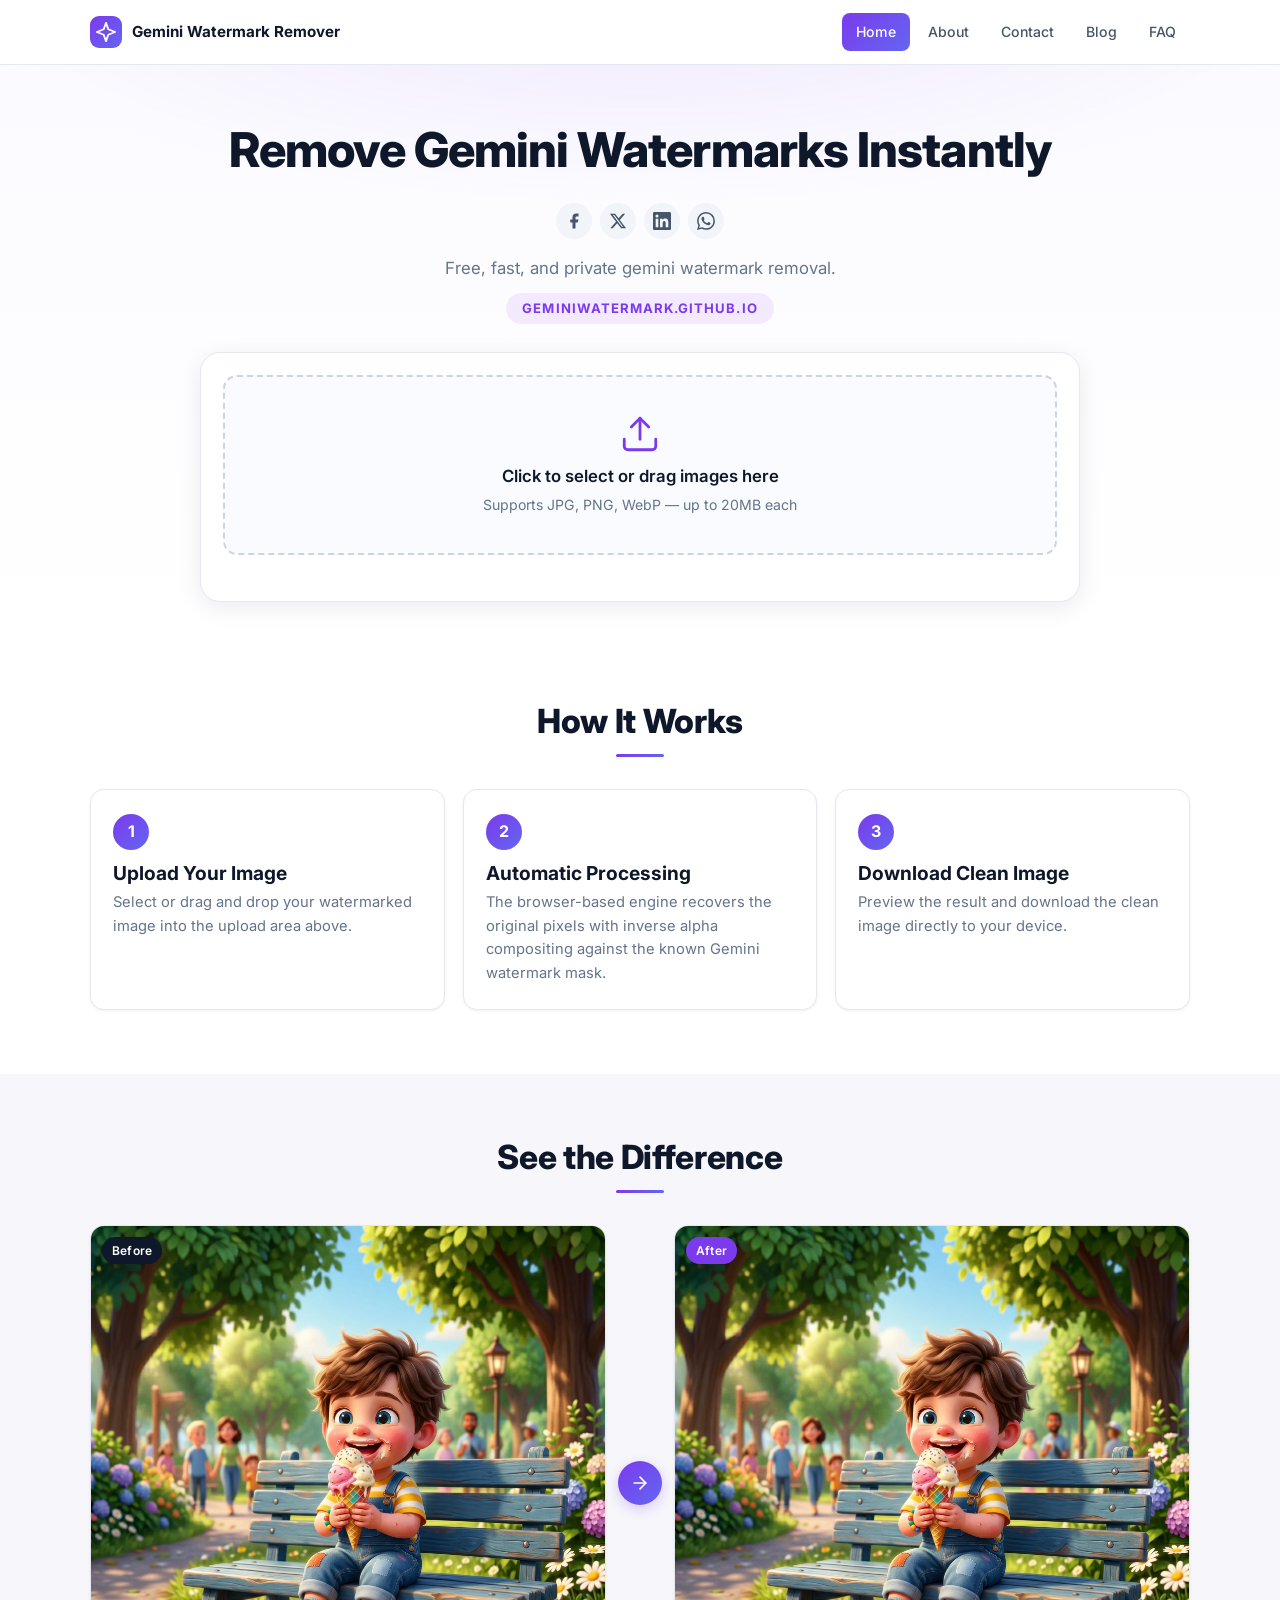
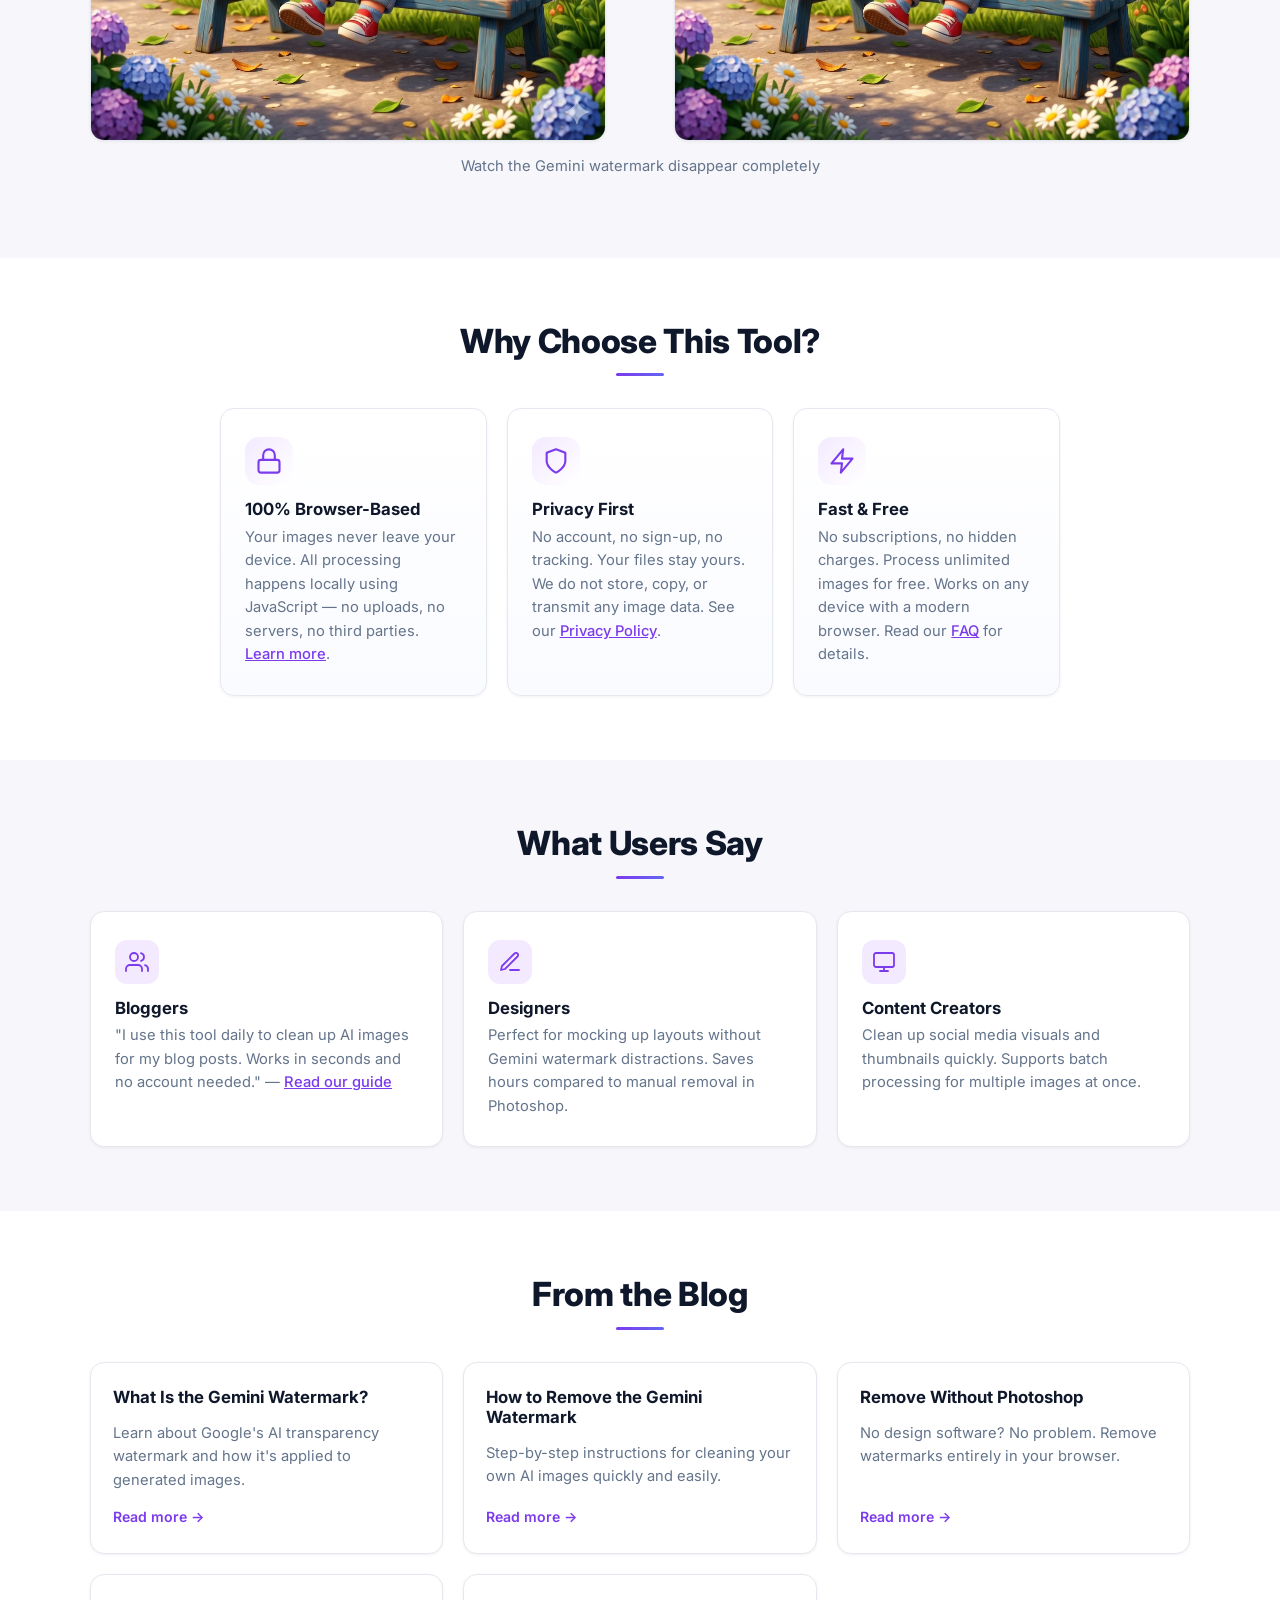
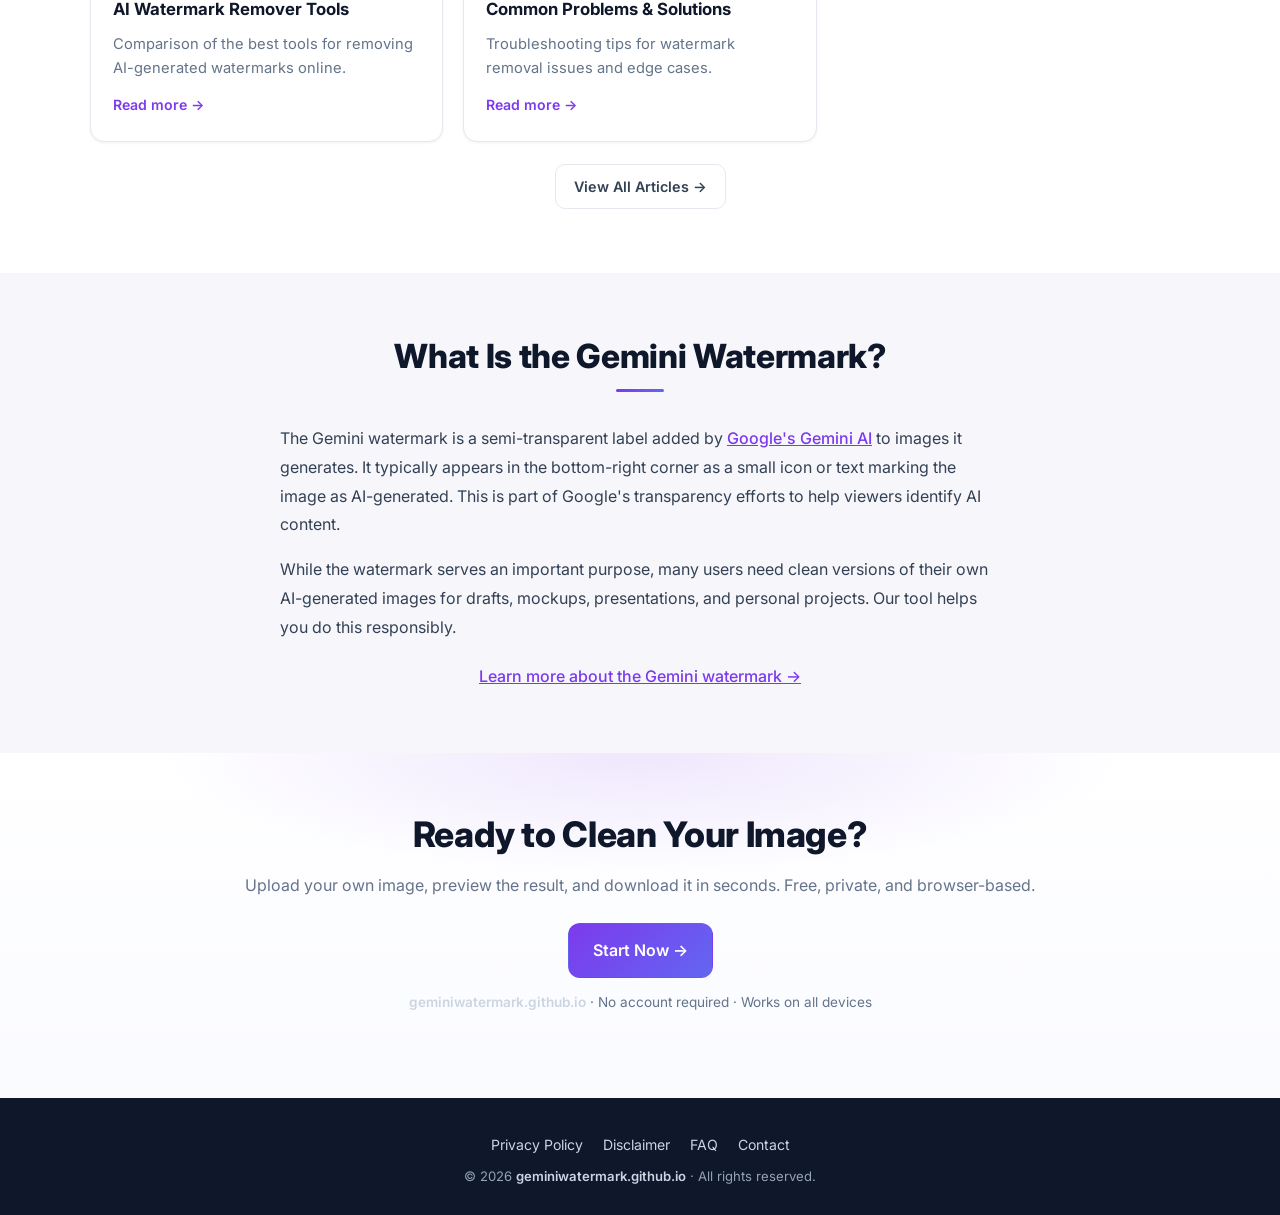
==== commit 30d46307: "Add files via upload" ====
--- a/index.html
+++ b/index.html
@@ -5,6 +5,12 @@
   <meta name="viewport" content="width=device-width, initial-scale=1.0" />
   <title>Free Online Gemini Watermark Removal Tool</title>
   <meta name="description" content="Free, fast, and private gemini watermark removal. Clean your own AI-generated images directly in your browser." />
+  <meta property="og:title" content="Free Online Gemini Watermark Removal Tool" />
+  <meta property="og:description" content="Free, fast, and private gemini watermark removal. Clean your own AI-generated images directly in your browser." />
+  <meta property="og:image" content="https://geminiwatermark.github.io/images/og-image.jpg" />
+  <meta property="og:url" content="https://geminiwatermark.github.io/" />
+  <meta property="og:type" content="website" />
+  <meta name="twitter:card" content="summary_large_image" />
   <link rel="stylesheet" href="style.css" />
   <link rel="preconnect" href="https://fonts.googleapis.com" />
   <link rel="preconnect" href="https://fonts.gstatic.com" crossorigin />
--- a/style.css
+++ b/style.css
@@ -119,6 +119,19 @@
 }
 .hero h1 { text-align: center; }
 .hero-sub { text-align: center; color: var(--muted); font-size: 1.05rem; margin-bottom: 12px; }
+.share-btns { display: flex; gap: 8px; justify-content: center; margin: 14px 0 16px; }
+.share-btn {
+  width: 36px; height: 36px; border-radius: 50%;
+  display: inline-flex; align-items: center; justify-content: center;
+  background: #f1f4f9; color: #475569;
+  transition: background .2s, color .2s, transform .15s;
+  text-decoration: none;
+}
+.share-btn:hover { transform: translateY(-2px); }
+.share-btn:nth-child(1):hover { background: #1877f2; color: #fff; }
+.share-btn:nth-child(2):hover { background: #000; color: #fff; }
+.share-btn:nth-child(3):hover { background: #0a66c2; color: #fff; }
+.share-btn:nth-child(4):hover { background: #25d366; color: #fff; }
 .hero-url { text-align: center; margin: 0 0 28px; }
 .hero-url a {
   display: inline-block; font-size: 0.82rem; font-weight: 700; letter-spacing: 0.08em;
@@ -539,6 +552,9 @@
 @media (max-width: 480px) {
   .container { padding: 0 14px; }
   .hero-sub { font-size: 0.95rem; }
+  .share-btns { gap: 6px; margin: 10px 0 14px; }
+  .share-btn { width: 32px; height: 32px; }
+  .share-btn svg { width: 15px; height: 15px; }
   .tool-card { padding: 12px; border-radius: 16px; }
   .dropzone { padding: 22px 12px; }
   .dz-icon { width: 36px; height: 36px; }
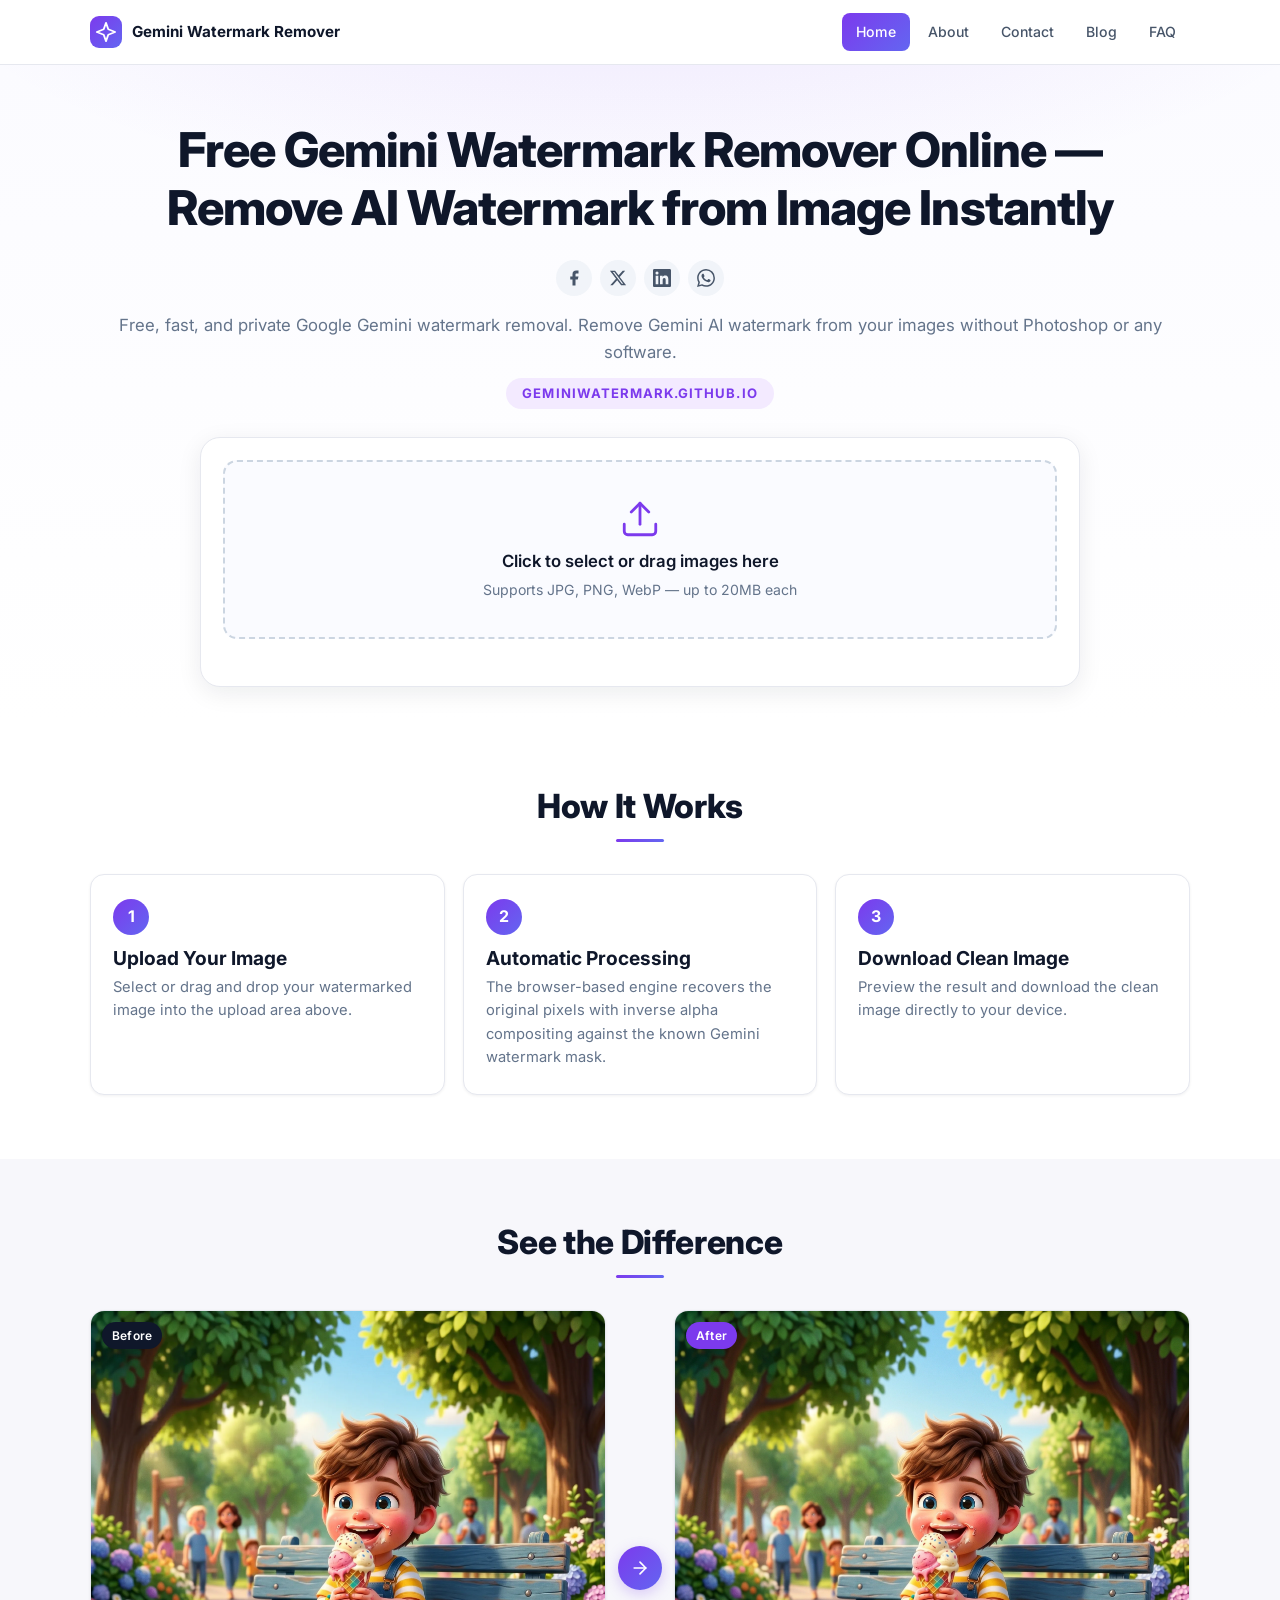
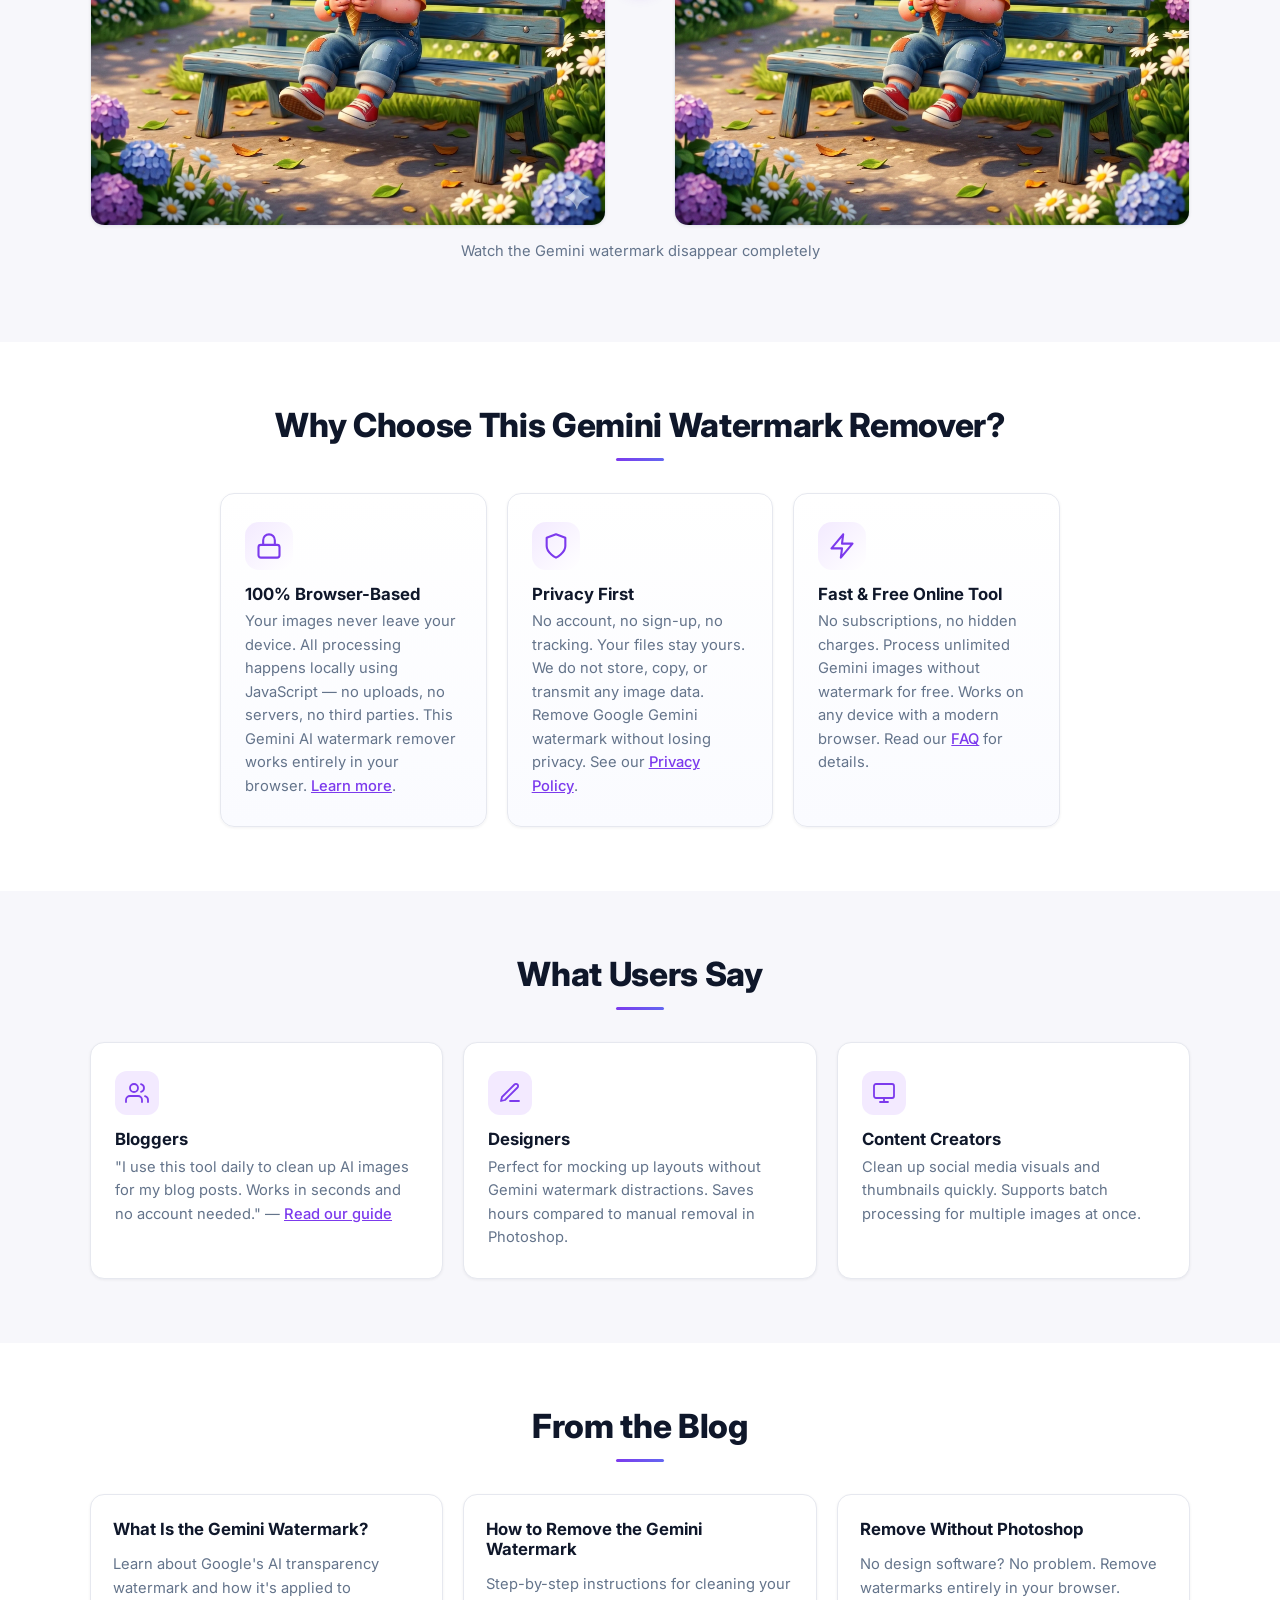
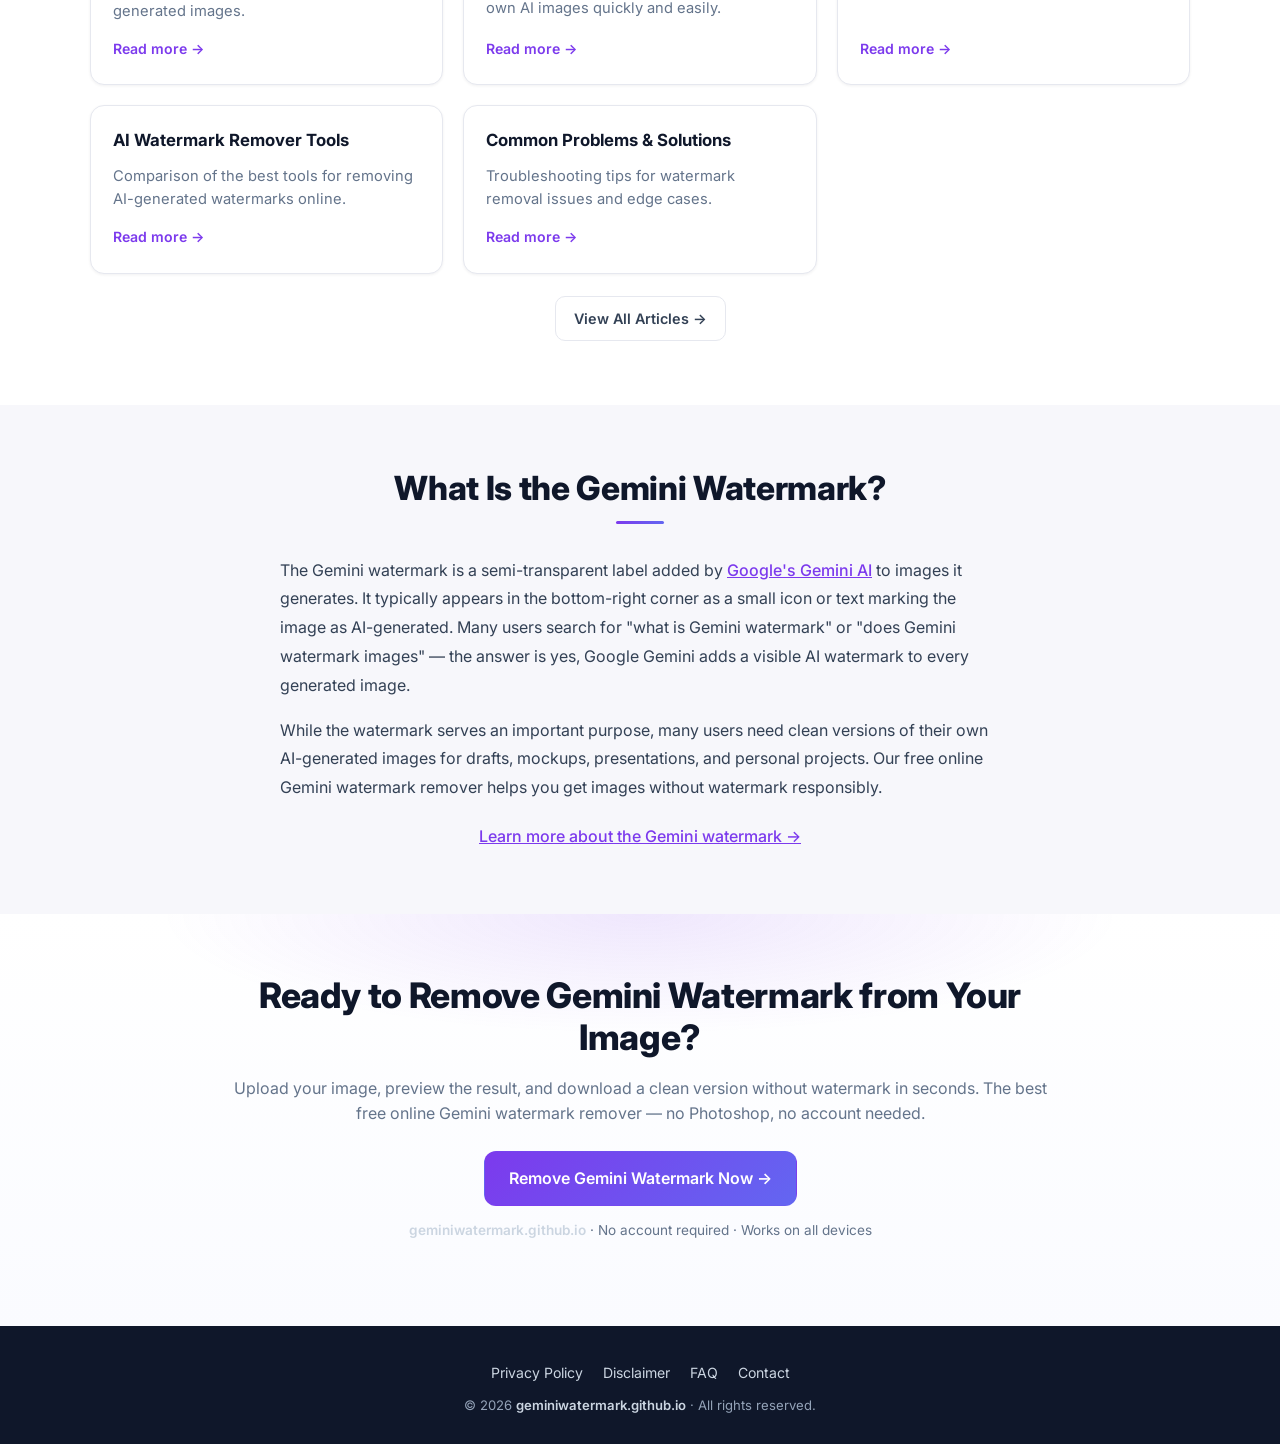
==== commit c676f040: "Add files via upload" ====
--- a/index.html
+++ b/index.html
@@ -4,9 +4,9 @@
   <meta charset="UTF-8" />
   <meta name="viewport" content="width=device-width, initial-scale=1.0" />
   <title>Free Online Gemini Watermark Removal Tool</title>
-  <meta name="description" content="Free, fast, and private gemini watermark removal. Clean your own AI-generated images directly in your browser." />
+  <meta name="description" content="Free online Gemini watermark remover — remove Gemini AI watermark from images directly in your browser. No uploads, no account, no Photoshop needed. Get clean images without watermark instantly." />
   <meta property="og:title" content="Free Online Gemini Watermark Removal Tool" />
-  <meta property="og:description" content="Free, fast, and private gemini watermark removal. Clean your own AI-generated images directly in your browser." />
+  <meta property="og:description" content="Free online Gemini watermark remover — remove Gemini AI watermark from images directly in your browser. No uploads, no account, no Photoshop needed." />
   <meta property="og:image" content="https://geminiwatermark.github.io/images/og-image.jpg" />
   <meta property="og:url" content="https://geminiwatermark.github.io/" />
   <meta property="og:type" content="website" />
@@ -104,7 +104,7 @@
   <main>
     <section id="home" class="hero">
       <div class="container">
-        <h1>Remove Gemini Watermarks Instantly</h1>
+        <h1>Free Gemini Watermark Remover Online — Remove AI Watermark from Image Instantly</h1>
         <div class="share-btns">
           <a href="https://www.facebook.com/sharer/sharer.php?u=https://geminiwatermark.github.io" target="_blank" rel="noopener" class="share-btn" aria-label="Share on Facebook">
             <svg viewBox="0 0 24 24" width="18" height="18" fill="currentColor"><path d="M18 2h-3a5 5 0 0 0-5 5v3H7v4h3v8h4v-8h3l1-4h-4V7a1 1 0 0 1 1-1h3z"/></svg>
@@ -119,7 +119,7 @@
             <svg viewBox="0 0 24 24" width="18" height="18" fill="currentColor"><path d="M17.472 14.382c-.297-.149-1.758-.867-2.03-.967-.273-.099-.471-.148-.67.15-.197.297-.767.966-.94 1.164-.173.199-.347.223-.644.075-.297-.15-1.255-.463-2.39-1.475-.883-.788-1.48-1.761-1.653-2.059-.173-.297-.018-.458.13-.606.134-.133.298-.347.446-.52.149-.174.198-.298.298-.497.099-.198.05-.371-.025-.52-.075-.149-.669-1.612-.916-2.207-.242-.579-.487-.5-.669-.51-.173-.008-.371-.01-.57-.01-.198 0-.52.074-.792.372-.272.297-1.04 1.016-1.04 2.479 0 1.462 1.065 2.875 1.213 3.074.149.198 2.096 3.2 5.077 4.487.709.306 1.262.489 1.694.625.712.227 1.36.195 1.871.118.571-.085 1.758-.719 2.006-1.413.248-.694.248-1.289.173-1.413-.074-.124-.272-.198-.57-.347m-5.421 7.403h-.004a9.87 9.87 0 0 1-5.031-1.378l-.361-.214-3.741.982.998-3.648-.235-.374a9.86 9.86 0 0 1-1.51-5.26c.001-5.45 4.436-9.884 9.888-9.884 2.64 0 5.122 1.03 6.988 2.898a9.825 9.825 0 0 1 2.893 6.994c-.003 5.45-4.437 9.884-9.885 9.884m8.413-18.297A11.815 11.815 0 0 0 12.05 0C5.495 0 .16 5.335.157 11.892c0 2.096.547 4.142 1.588 5.945L.057 24l6.305-1.654a11.882 11.882 0 0 0 5.683 1.448h.005c6.554 0 11.89-5.335 11.893-11.893a11.821 11.821 0 0 0-3.48-8.413z"/></svg>
           </a>
         </div>
-        <p class="hero-sub">Free, fast, and private gemini watermark removal.</p>
+        <p class="hero-sub">Free, fast, and private Google Gemini watermark removal. Remove Gemini AI watermark from your images without Photoshop or any software.</p>
         <p class="hero-url"><a href="https://geminiwatermark.github.io/">geminiwatermark.github.io</a></p>
 
         <div class="tool-card" id="toolCard">
@@ -216,7 +216,7 @@
           <div class="compare-side">
             <span class="badge-soft">Before</span>
             <div class="compare-box">
-              <img src="images/gemini.webp" alt="Image with Gemini watermark" />
+              <img src="images/gemini.webp" alt="Image with Gemini watermark before removal" />
             </div>
           </div>
           <div class="compare-vs">
@@ -225,7 +225,7 @@
           <div class="compare-side">
             <span class="badge-soft alt">After</span>
             <div class="compare-box">
-              <img src="images/gemini-clean.webp" alt="Cleaned image after watermark removal" />
+              <img src="images/gemini-clean.webp" alt="Gemini image without watermark after removal" />
             </div>
           </div>
         </div>
@@ -235,28 +235,28 @@
 
     <section class="section">
       <div class="container narrow">
-        <h2 class="section-title">Why Choose This Tool?</h2>
+        <h2 class="section-title">Why Choose This Gemini Watermark Remover?</h2>
         <div class="features">
           <div class="feature">
             <div class="feature-ico">
               <svg viewBox="0 0 24 24" width="28" height="28" fill="none" stroke="currentColor" stroke-width="1.8" stroke-linecap="round" stroke-linejoin="round"><rect x="3" y="11" width="18" height="11" rx="2" ry="2"/><path d="M7 11V7a5 5 0 0 1 10 0v4"/></svg>
             </div>
             <h4>100% Browser-Based</h4>
-            <p>Your images never leave your device. All processing happens locally using JavaScript — no uploads, no servers, no third parties. <a href="about.html" class="accent-link">Learn more</a>.</p>
+            <p>Your images never leave your device. All processing happens locally using JavaScript — no uploads, no servers, no third parties. This Gemini AI watermark remover works entirely in your browser. <a href="about.html" class="accent-link">Learn more</a>.</p>
           </div>
           <div class="feature">
             <div class="feature-ico">
               <svg viewBox="0 0 24 24" width="28" height="28" fill="none" stroke="currentColor" stroke-width="1.8" stroke-linecap="round" stroke-linejoin="round"><path d="M12 22s8-4 8-10V5l-8-3-8 3v7c0 6 8 10 8 10z"/></svg>
             </div>
             <h4>Privacy First</h4>
-            <p>No account, no sign-up, no tracking. Your files stay yours. We do not store, copy, or transmit any image data. See our <a href="privacy-policy.html" class="accent-link">Privacy Policy</a>.</p>
+            <p>No account, no sign-up, no tracking. Your files stay yours. We do not store, copy, or transmit any image data. Remove Google Gemini watermark without losing privacy. See our <a href="privacy-policy.html" class="accent-link">Privacy Policy</a>.</p>
           </div>
           <div class="feature">
             <div class="feature-ico">
               <svg viewBox="0 0 24 24" width="28" height="28" fill="none" stroke="currentColor" stroke-width="1.8" stroke-linecap="round" stroke-linejoin="round"><polyline points="13 2 3 14 12 14 11 22 21 10 12 10 13 2"/></svg>
             </div>
-            <h4>Fast & Free</h4>
-            <p>No subscriptions, no hidden charges. Process unlimited images for free. Works on any device with a modern browser. Read our <a href="faq.html" class="accent-link">FAQ</a> for details.</p>
+            <h4>Fast & Free Online Tool</h4>
+            <p>No subscriptions, no hidden charges. Process unlimited Gemini images without watermark for free. Works on any device with a modern browser. Read our <a href="faq.html" class="accent-link">FAQ</a> for details.</p>
           </div>
         </div>
       </div>
@@ -328,17 +328,17 @@
     <section class="section soft">
       <div class="container narrow text-block">
         <h2 class="section-title">What Is the Gemini Watermark?</h2>
-        <p>The Gemini watermark is a semi-transparent label added by <a href="https://deepmind.google/technologies/gemini/" target="_blank" rel="noopener" class="accent-link">Google's Gemini AI</a> to images it generates. It typically appears in the bottom-right corner as a small icon or text marking the image as AI-generated. This is part of Google's transparency efforts to help viewers identify AI content.</p>
-        <p>While the watermark serves an important purpose, many users need clean versions of their own AI-generated images for drafts, mockups, presentations, and personal projects. Our tool helps you do this responsibly.</p>
+        <p>The Gemini watermark is a semi-transparent label added by <a href="https://deepmind.google/technologies/gemini/" target="_blank" rel="noopener" class="accent-link">Google's Gemini AI</a> to images it generates. It typically appears in the bottom-right corner as a small icon or text marking the image as AI-generated. Many users search for "what is Gemini watermark" or "does Gemini watermark images" — the answer is yes, Google Gemini adds a visible AI watermark to every generated image.</p>
+        <p>While the watermark serves an important purpose, many users need clean versions of their own AI-generated images for drafts, mockups, presentations, and personal projects. Our free online Gemini watermark remover helps you get images without watermark responsibly.</p>
         <div class="center-btn"><a href="blog/what-is-gemini-watermark.html" class="accent-link">Learn more about the Gemini watermark &rarr;</a></div>
       </div>
     </section>
 
     <section class="cta">
       <div class="container narrow center">
-        <h2>Ready to Clean Your Image?</h2>
-        <p>Upload your own image, preview the result, and download it in seconds. Free, private, and browser-based.</p>
-        <a href="index.html#home" class="btn primary lg">Start Now &rarr;</a>
+        <h2>Ready to Remove Gemini Watermark from Your Image?</h2>
+        <p>Upload your image, preview the result, and download a clean version without watermark in seconds. The best free online Gemini watermark remover — no Photoshop, no account needed.</p>
+        <a href="index.html#home" class="btn primary lg">Remove Gemini Watermark Now &rarr;</a>
         <p class="cta-sub"><a href="https://geminiwatermark.github.io/" class="footer-url">geminiwatermark.github.io</a> &middot; No account required &middot; Works on all devices</p>
       </div>
     </section>
